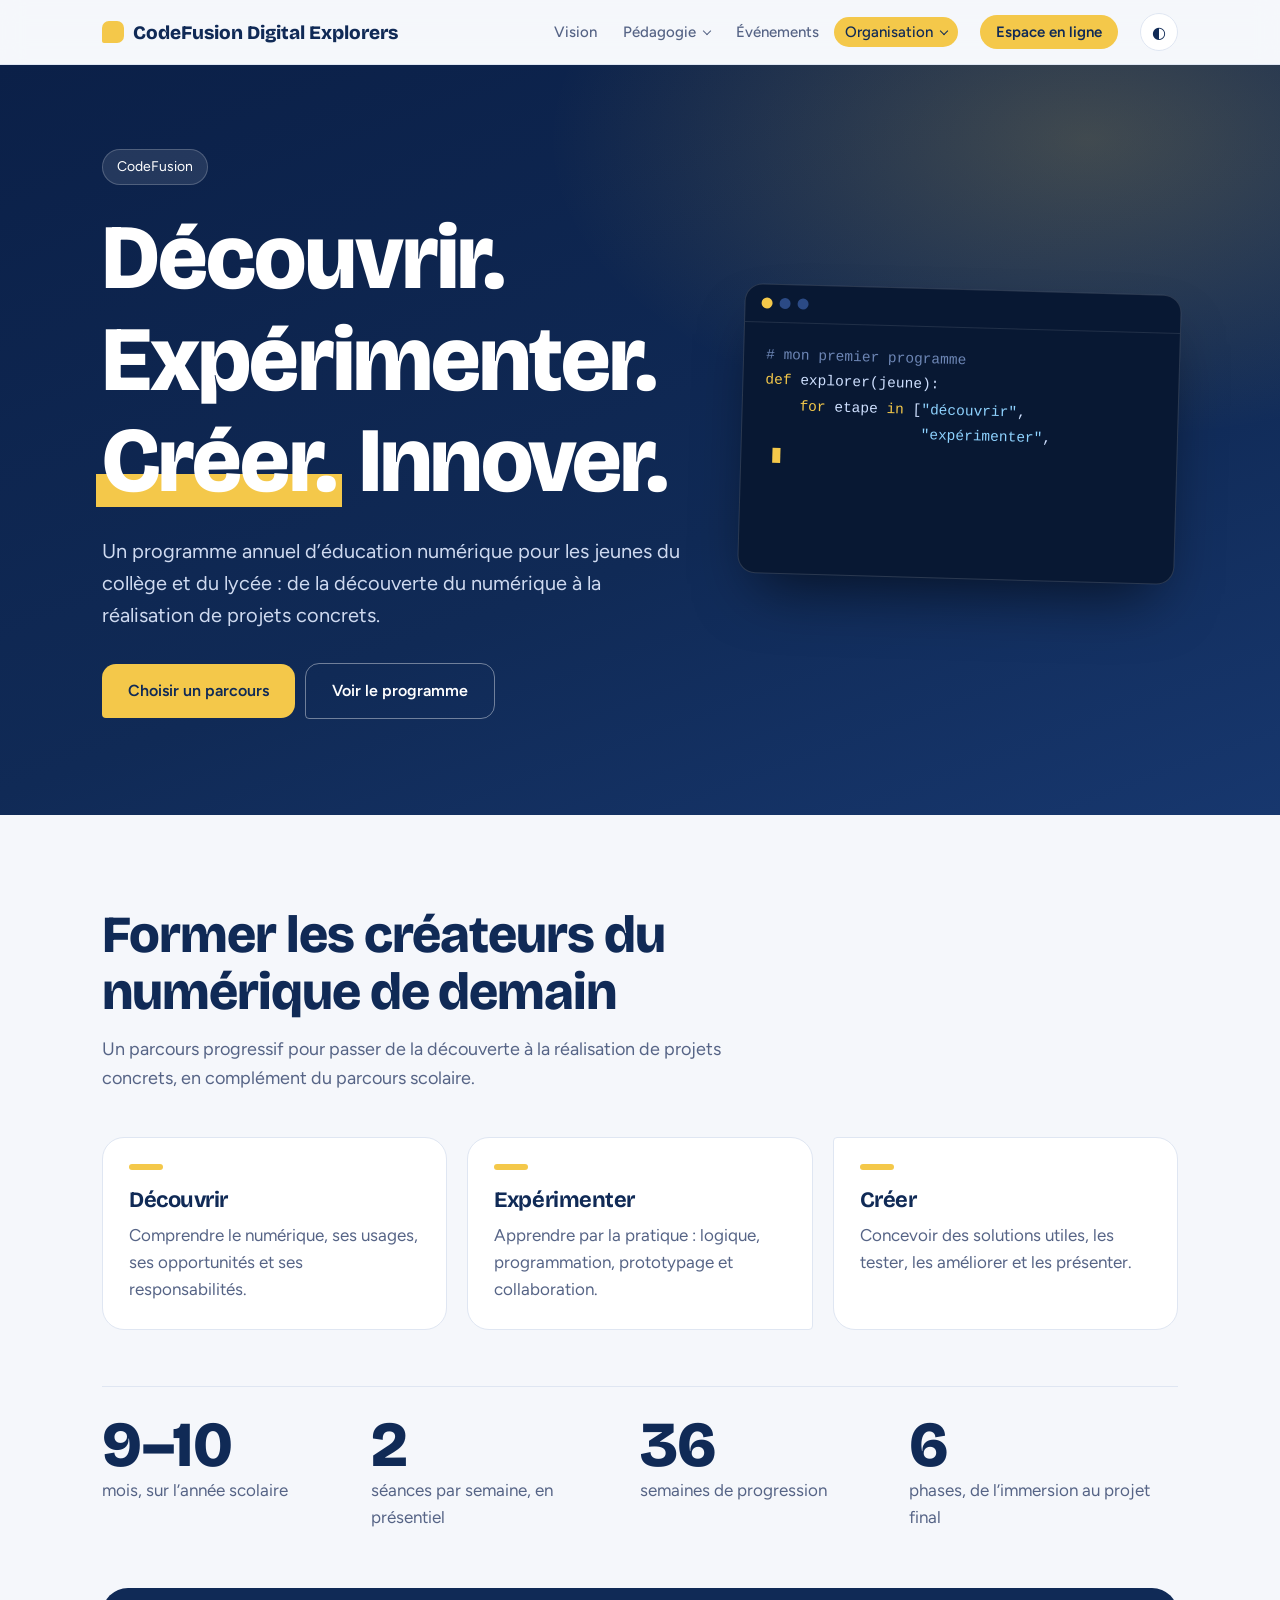
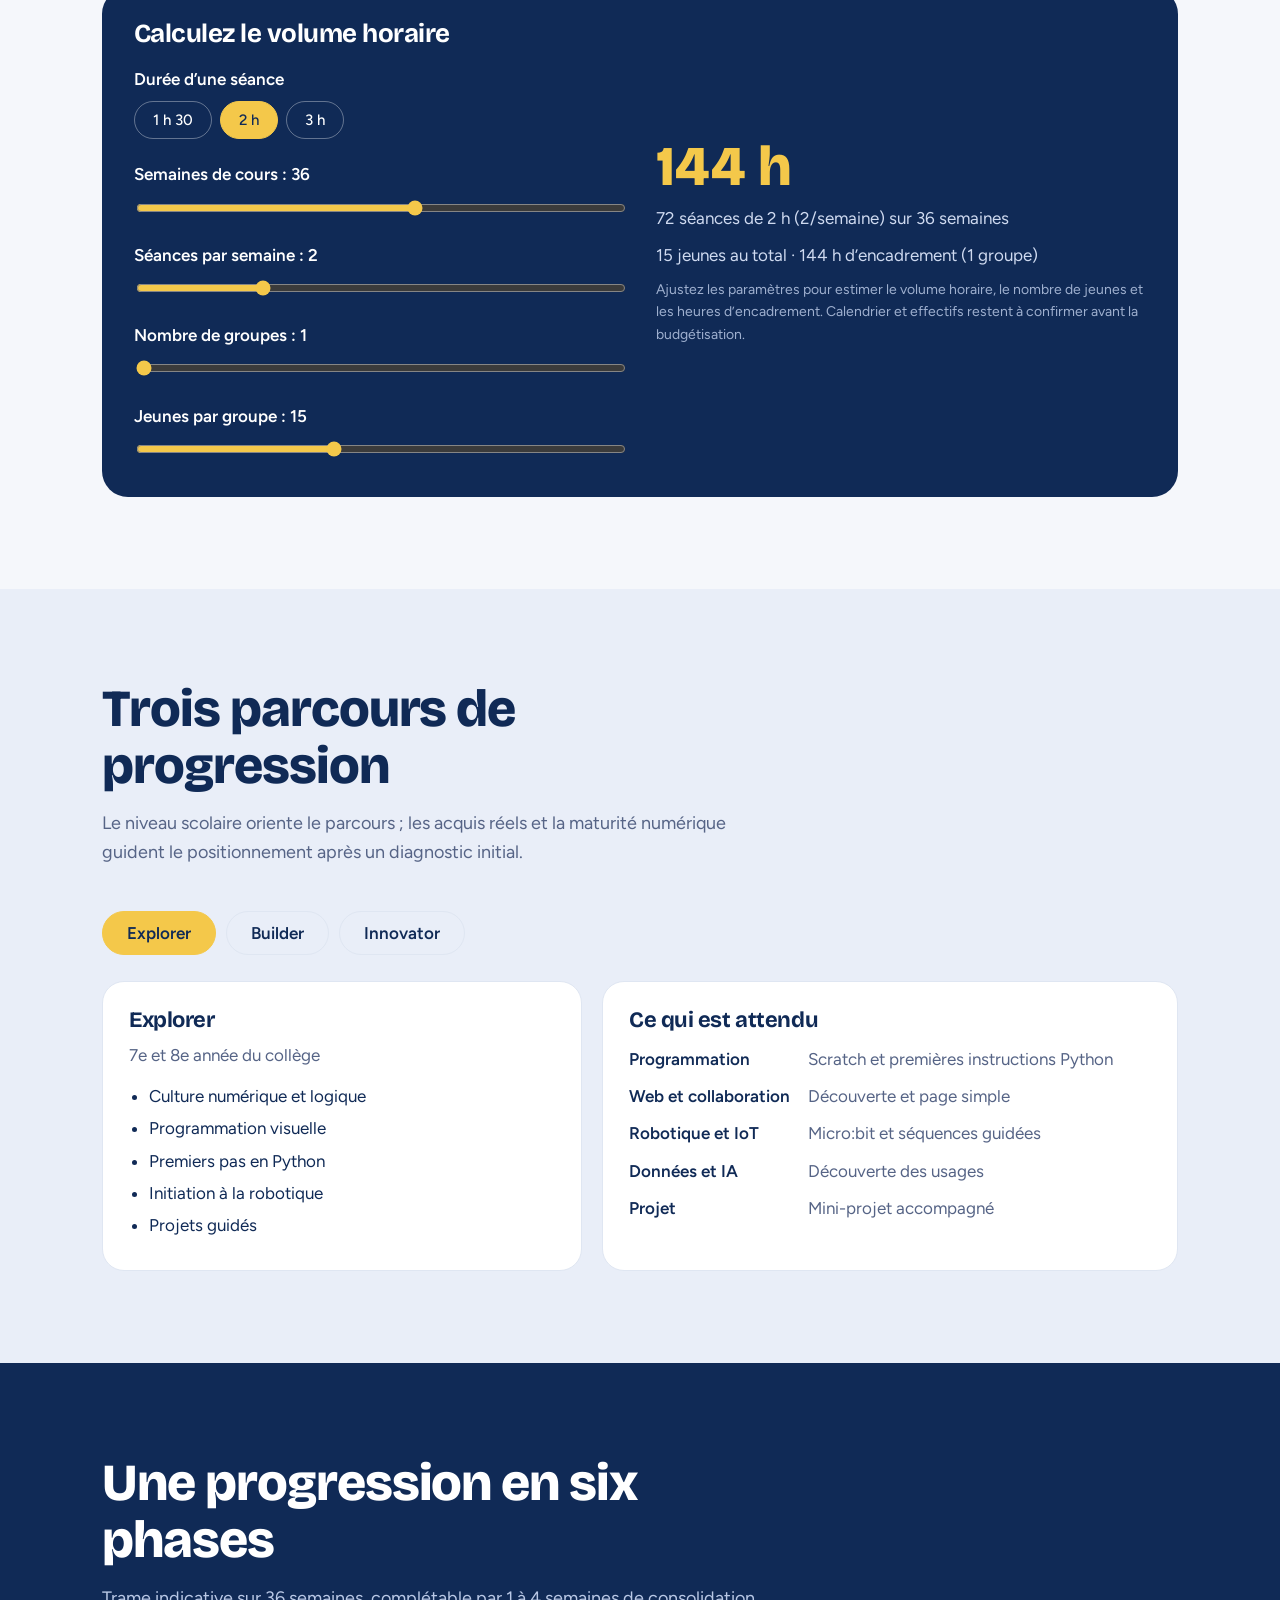
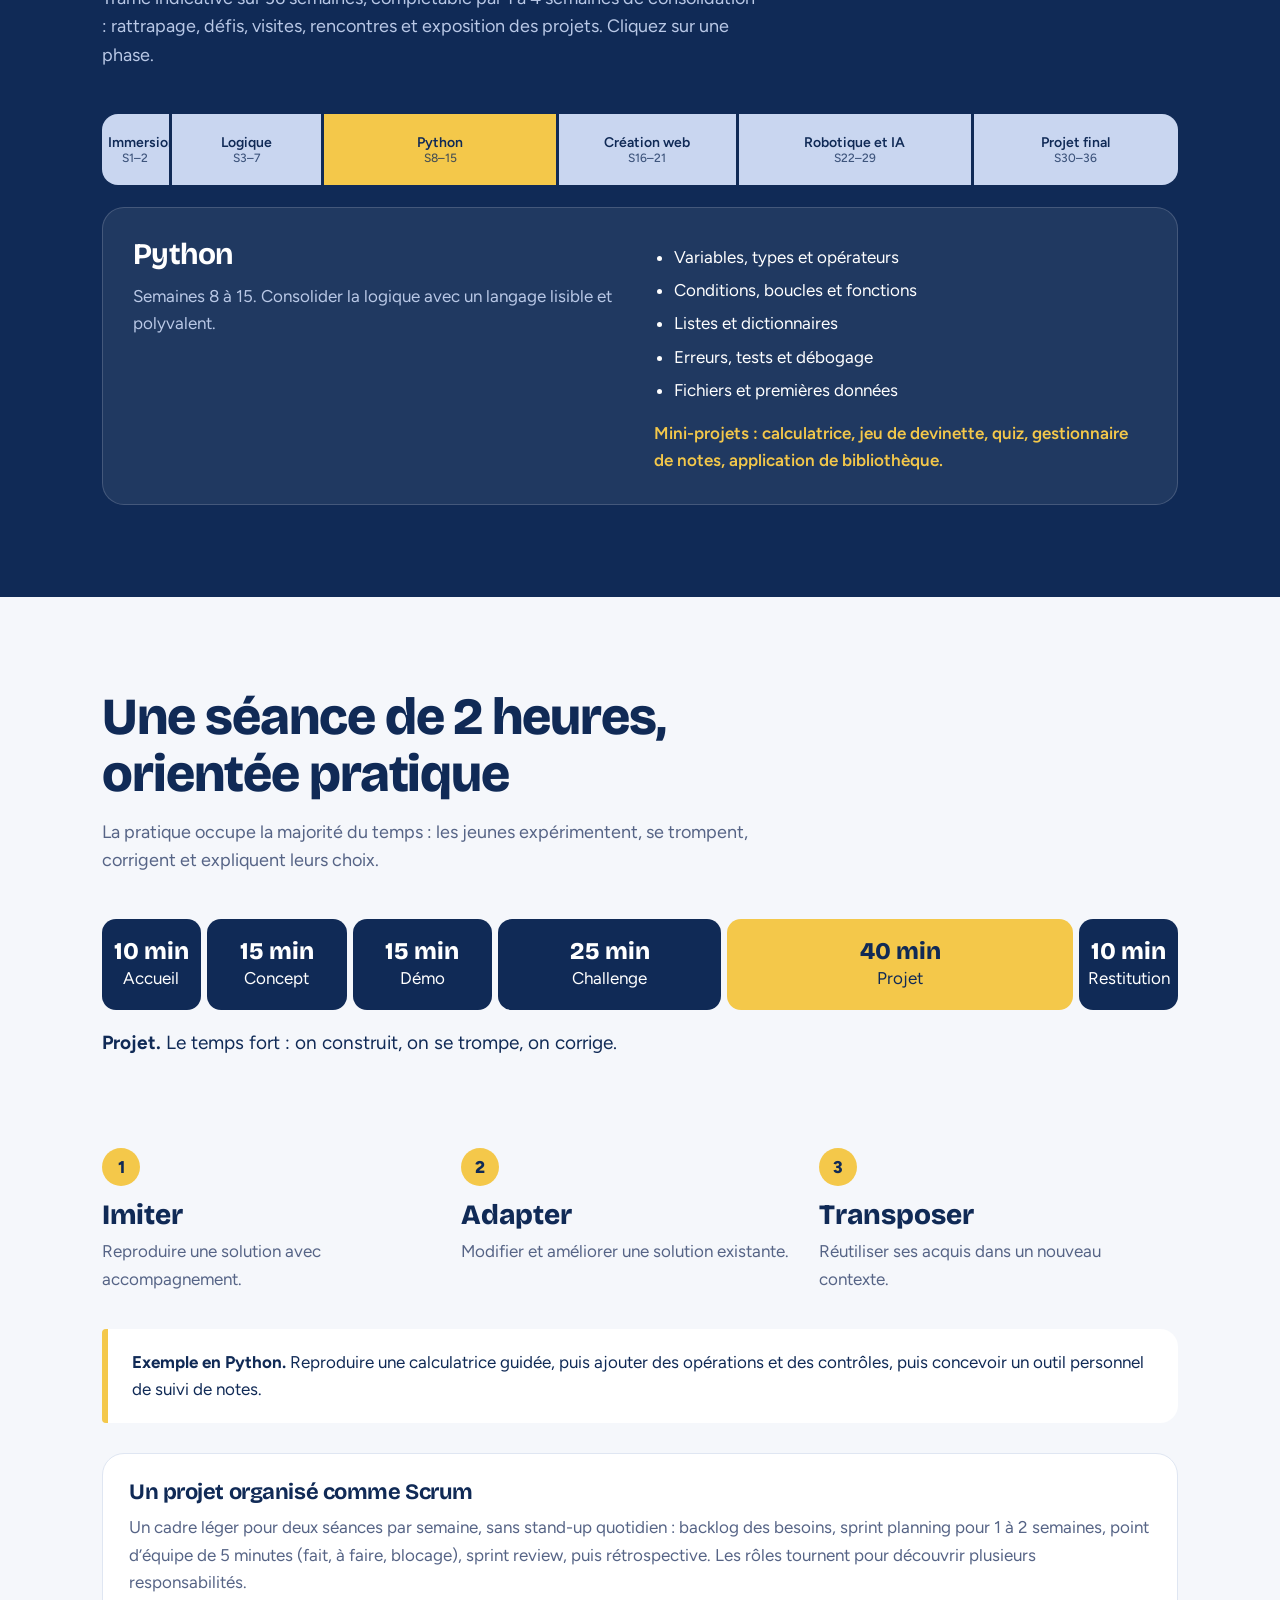
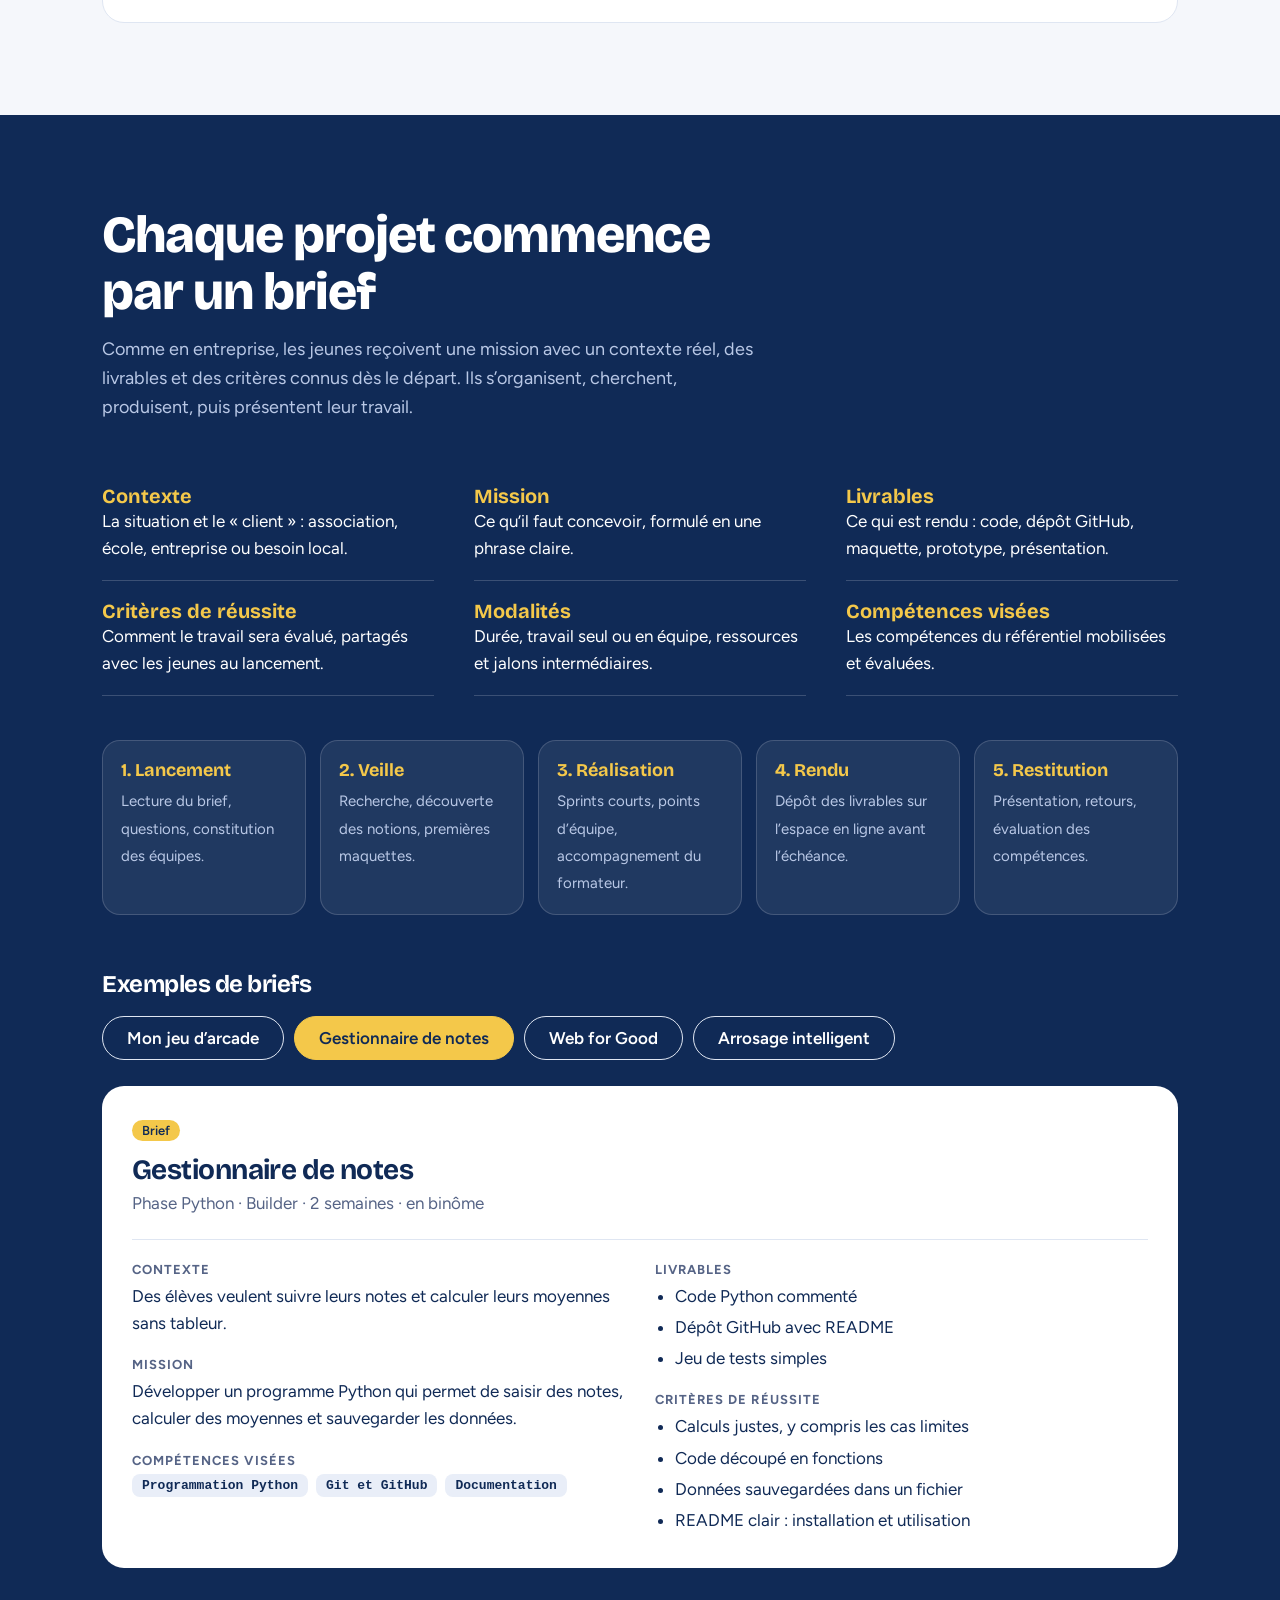
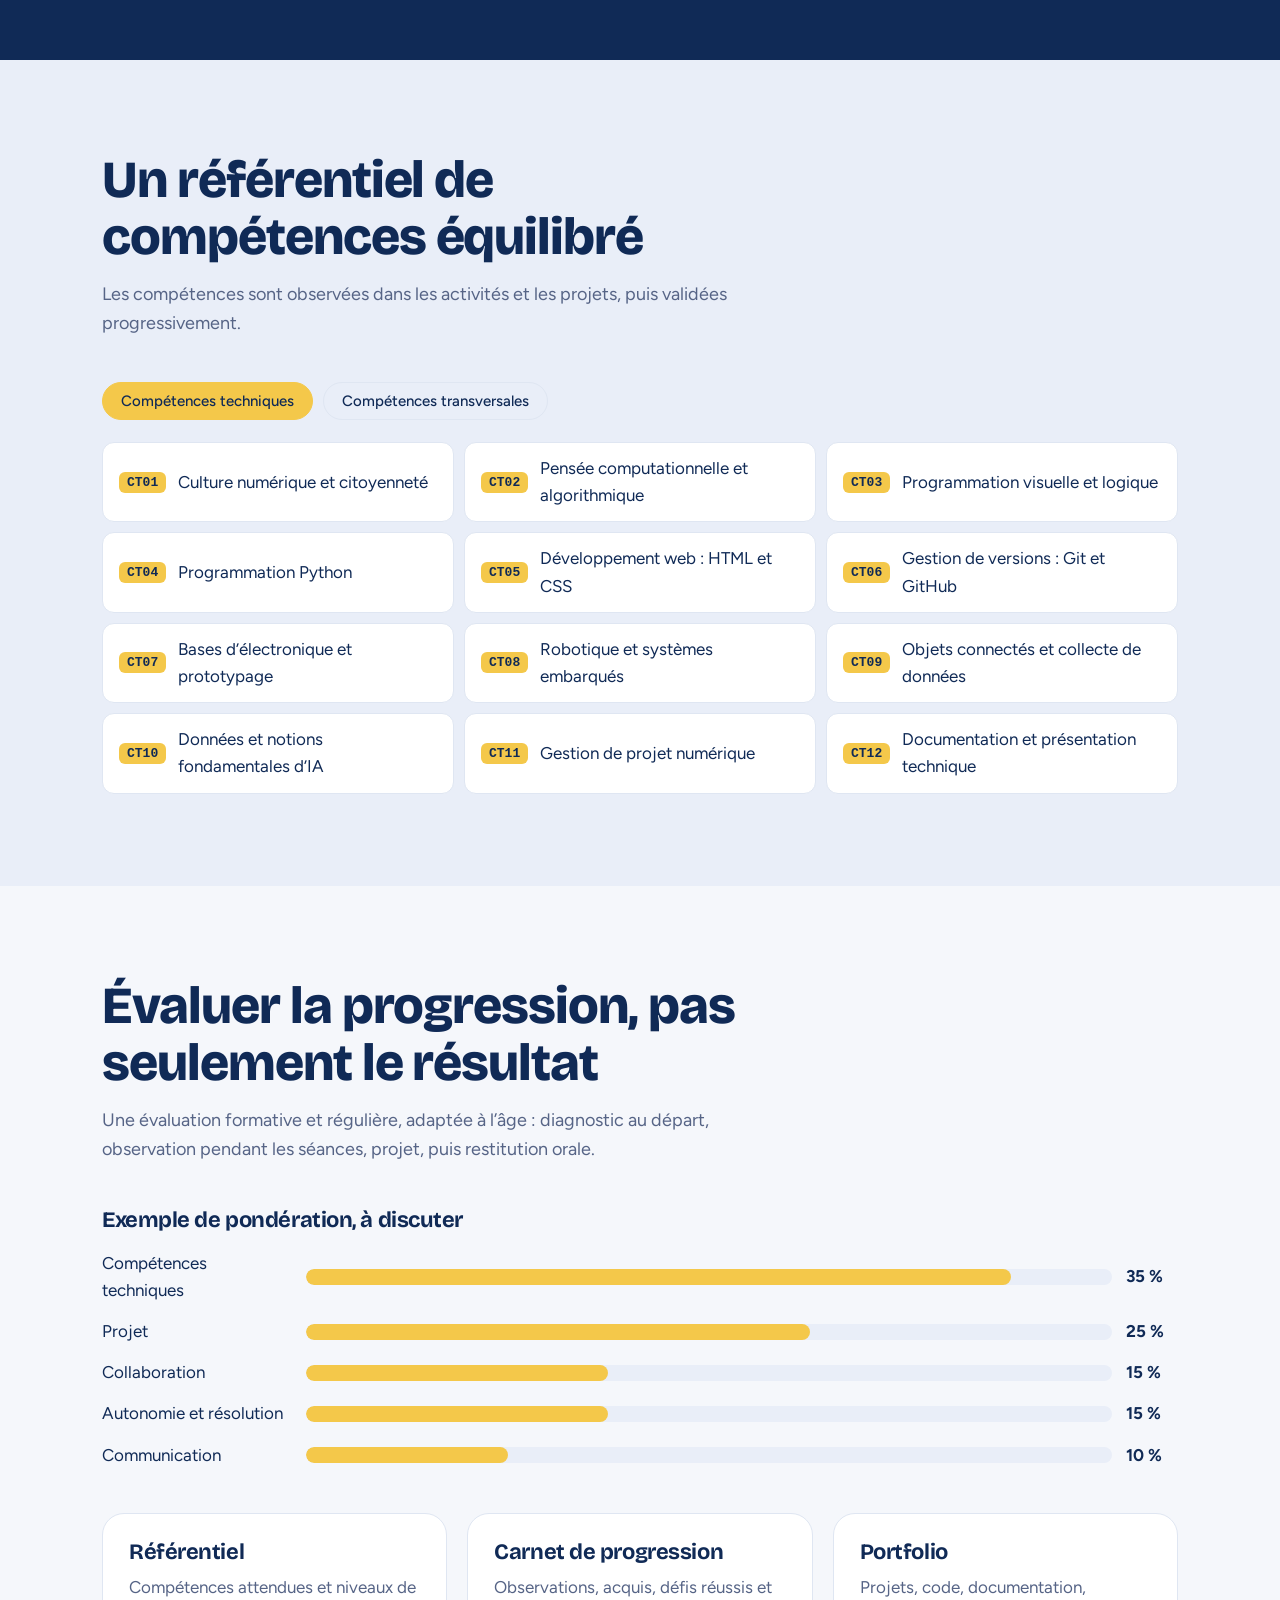
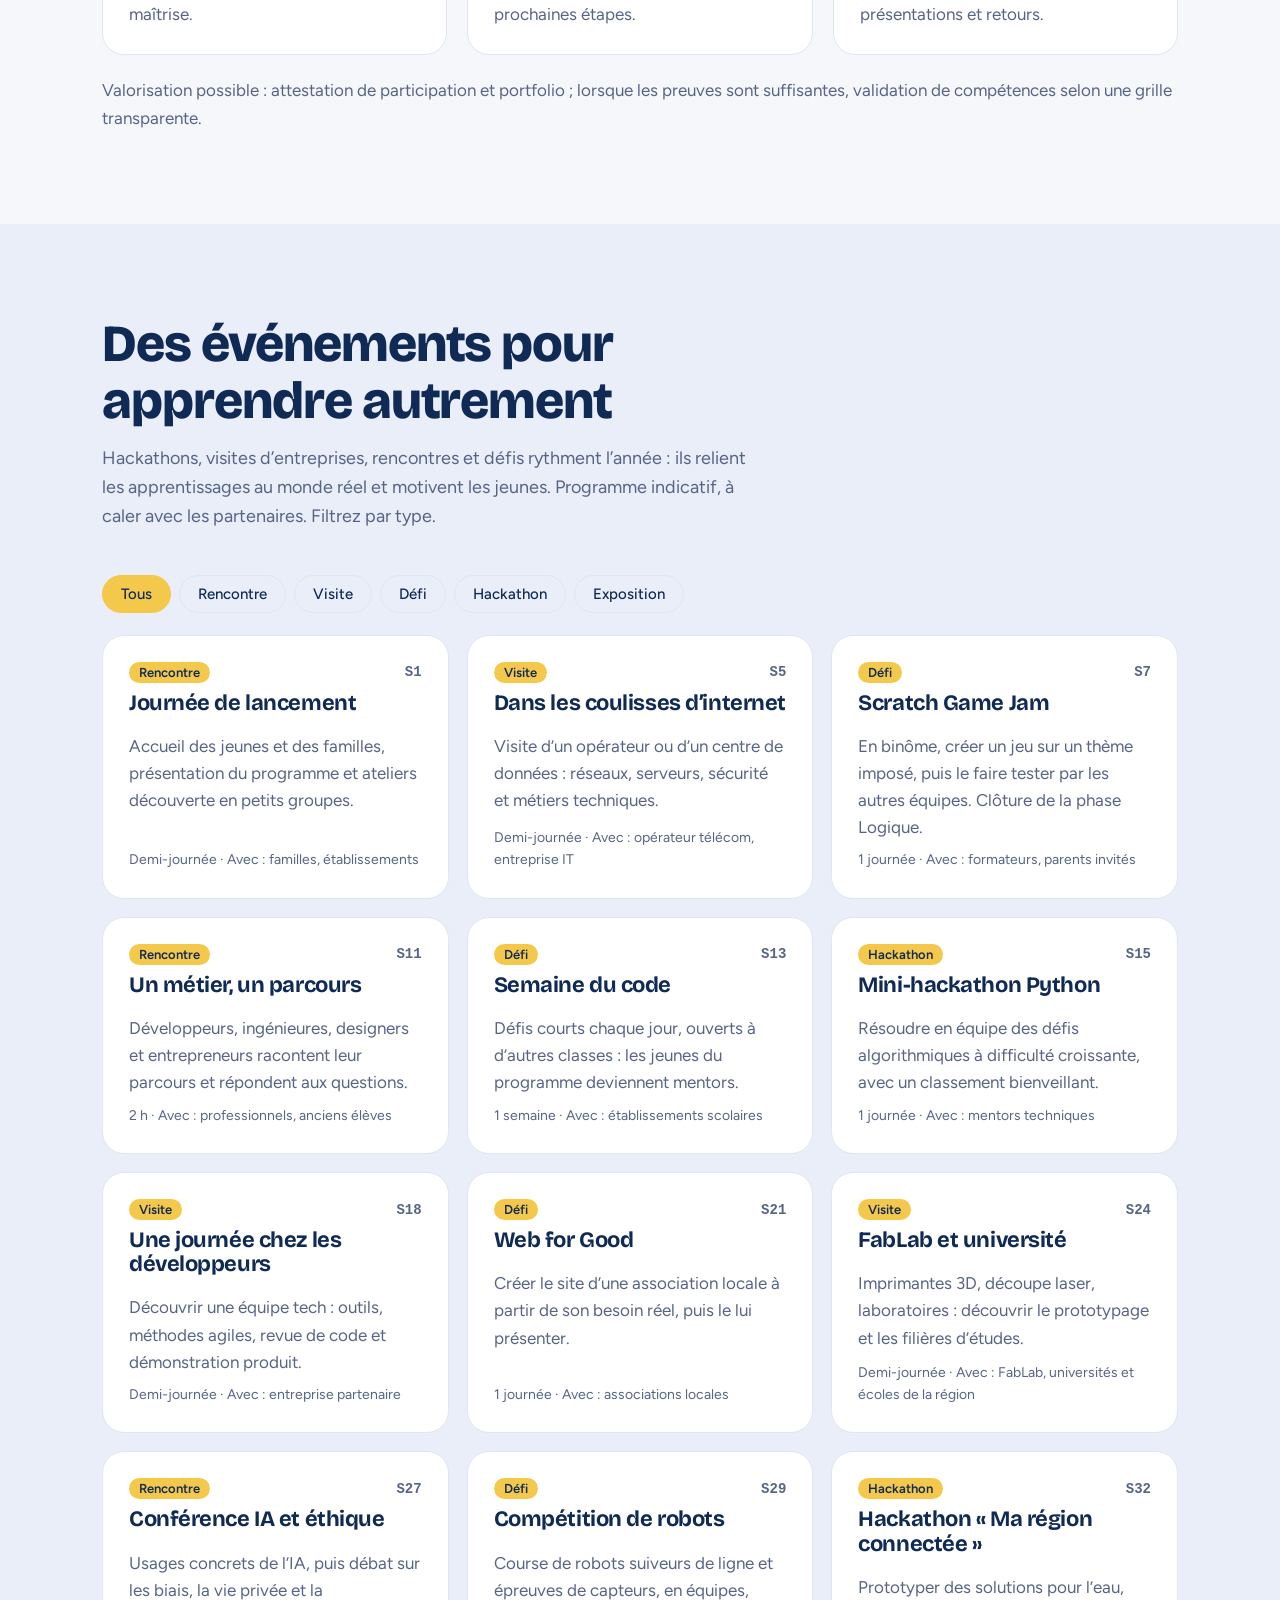
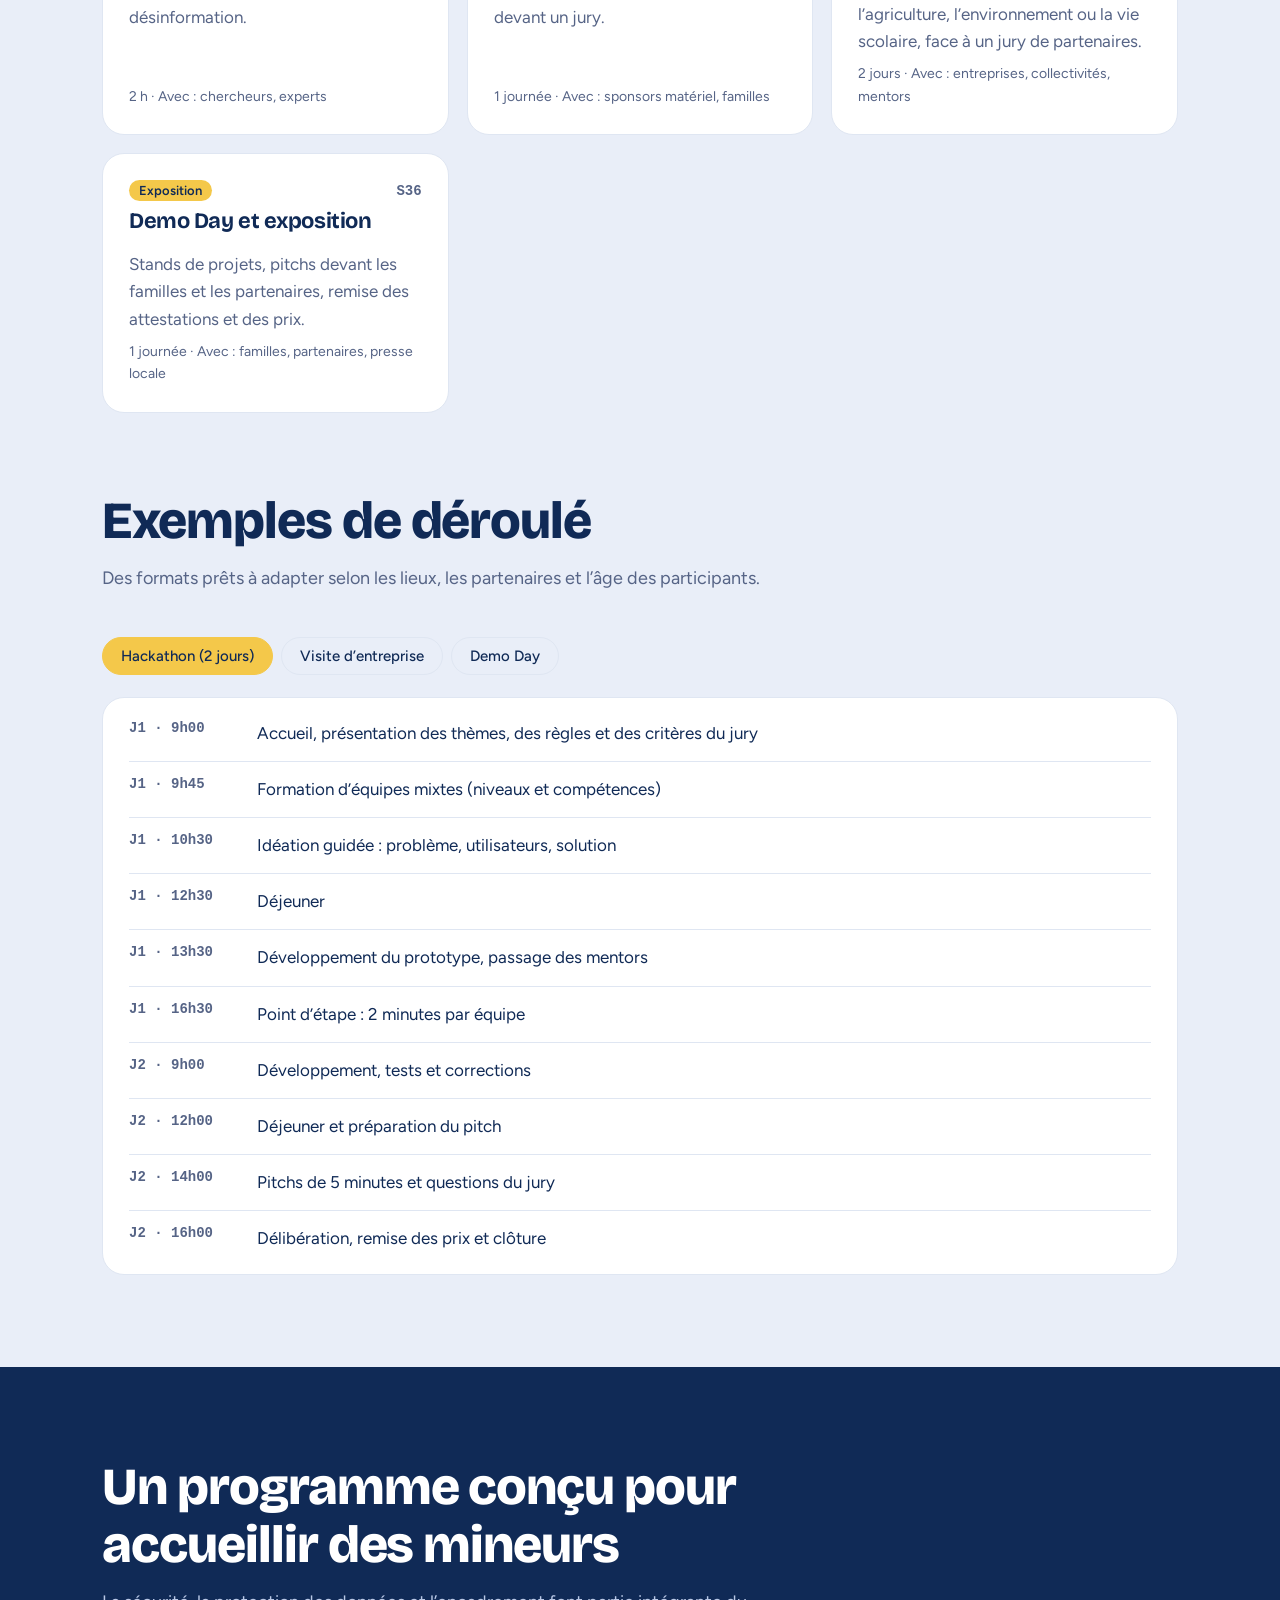
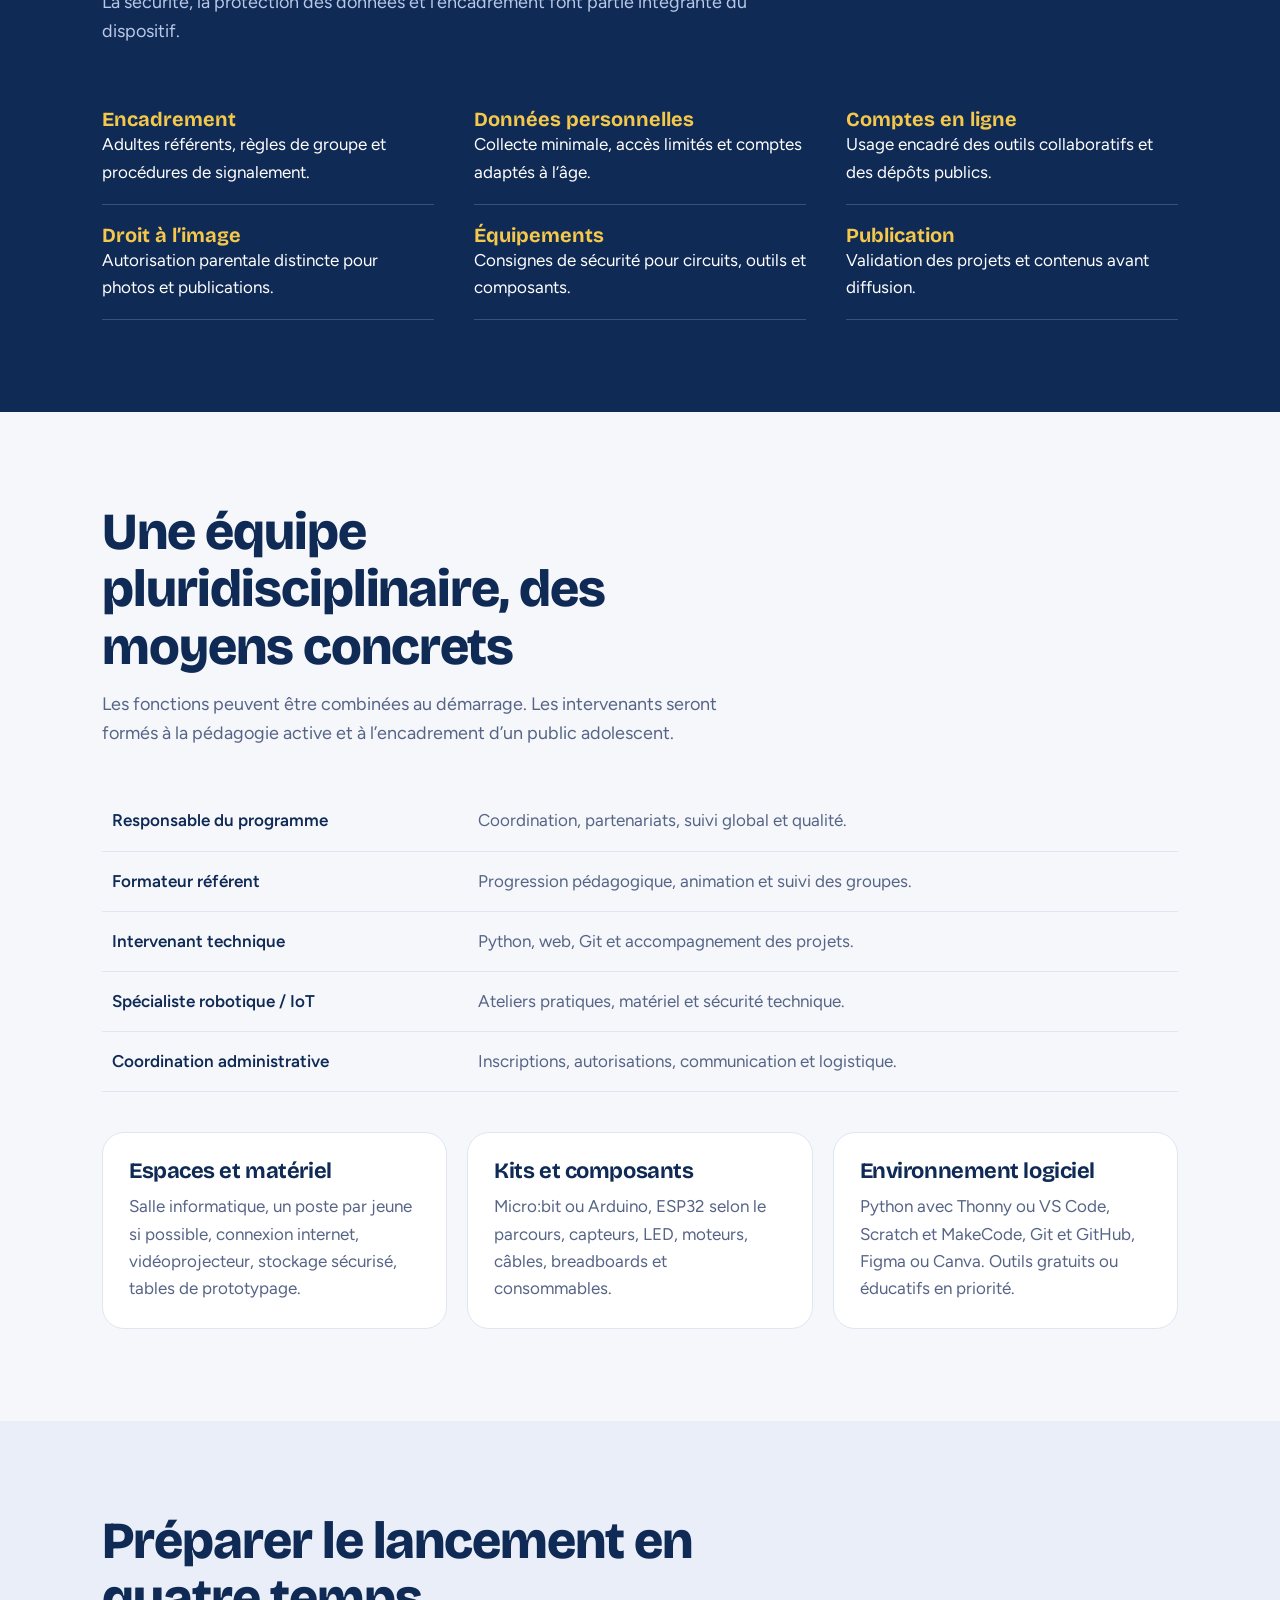
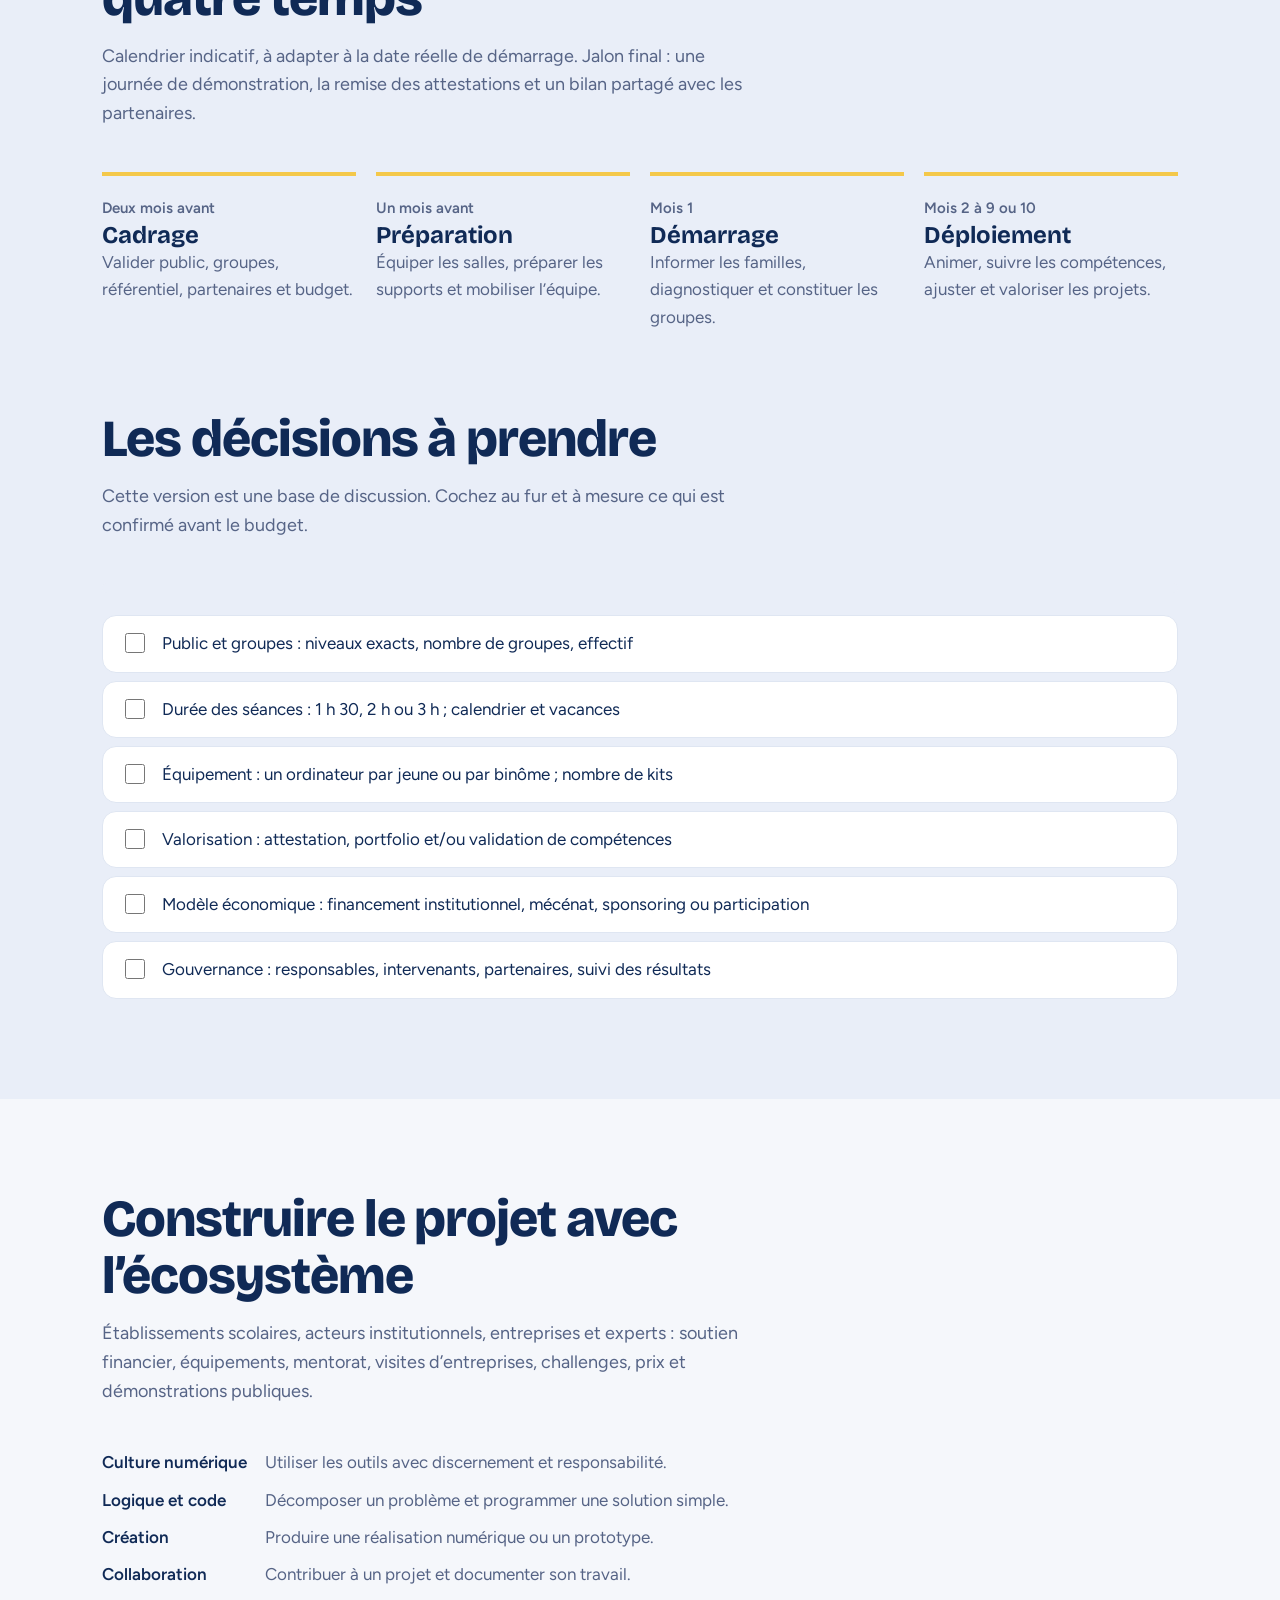
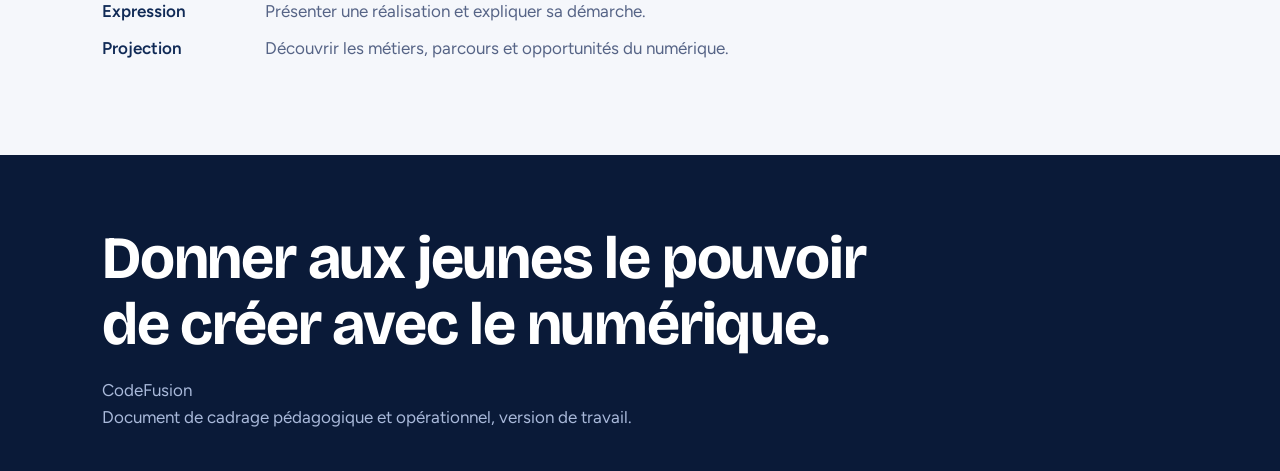
==== index.html @ 01582c3b "first commit" ====
<!DOCTYPE html>
<html lang="fr">
<head>
<meta charset="utf-8">
<meta name="viewport" content="width=device-width, initial-scale=1, viewport-fit=cover">
<title>CodeFusion Digital Explorers — Programme d’éducation numérique</title>
<link href="https://fonts.googleapis.com/css2?family=Bricolage+Grotesque:wght@500;700;800&family=Figtree:wght@400;500;600&display=swap" rel="stylesheet">
<link rel="stylesheet" href="styles.css">
</head>
<body>
<header><div class="wrap">
<a class="brand" href="#top"><i></i>CodeFusion Digital Explorers</a>
<nav aria-label="Navigation principale">
<a href="#vision">Vision</a>
<div class="dd"><button aria-expanded="false" aria-haspopup="true">Pédagogie</button><div class="menu"><a href="#parcours">Parcours</a><a href="#programme">Programme</a><a href="#seance">Séance</a><a href="#briefs">Briefs</a><a href="#competences">Compétences</a><a href="#evaluation">Évaluation</a></div></div>
<a href="#evenements">Événements</a>
<div class="dd"><button aria-expanded="false" aria-haspopup="true">Organisation</button><div class="menu"><a href="#cadre">Cadre et sécurité</a><a href="#equipe">Équipe et moyens</a><a href="#lancement">Lancement</a></div></div>
</nav>
<a class="hbtn" href="auth.html">Espace en ligne</a>
<button id="th" aria-label="Changer de thème">◐</button>
</div></header>

<main id="top">
<div class="hero"><div class="wrap">
<div>
<small>CodeFusion</small>
<h1>Découvrir. Expérimenter. <span>Créer.</span> Innover.</h1>
<p class="lead">Un programme annuel d’éducation numérique pour les jeunes du collège et du lycée : de la découverte du numérique à la réalisation de projets concrets.</p>
<a class="btn" href="#parcours">Choisir un parcours</a><a class="btn ghost" href="#programme">Voir le programme</a>
</div>
<div class="term" aria-hidden="true"><div class="bar"><b></b><b></b><b></b></div><pre id="code"></pre></div>
</div></div>

<section id="vision"><div class="wrap">
<div class="hd rv"><h2>Former les créateurs du numérique de demain</h2><p>Un parcours progressif pour passer de la découverte à la réalisation de projets concrets, en complément du parcours scolaire.</p></div>
<div class="g3 vis rv">
<div class="card"><h3>Découvrir</h3><p class="mut">Comprendre le numérique, ses usages, ses opportunités et ses responsabilités.</p></div>
<div class="card"><h3>Expérimenter</h3><p class="mut">Apprendre par la pratique : logique, programmation, prototypage et collaboration.</p></div>
<div class="card"><h3>Créer</h3><p class="mut">Concevoir des solutions utiles, les tester, les améliorer et les présenter.</p></div>
</div>
<div class="stats rv">
<div class="stat"><b id="st-m" data-n="10" data-p="9–">0</b><span>mois, sur l’année scolaire</span></div>
<div class="stat"><b id="st-s" data-n="2">0</b><span>séances par semaine, en présentiel</span></div>
<div class="stat"><b id="st-w" data-n="36">0</b><span>semaines de progression</span></div>
<div class="stat"><b data-n="6">0</b><span>phases, de l’immersion au projet final</span></div>
</div>
<div class="calc rv">
<div><h3 style="font-size:26px;margin-bottom:18px">Calculez le volume horaire</h3>
<label>Durée d’une séance</label><div class="seg" id="dur"><button data-v="1.5">1 h 30</button><button data-v="2" class="on">2 h</button><button data-v="3">3 h</button></div>
<label for="wk">Semaines de cours : <span id="wkv">36</span></label><input type="range" id="wk" min="20" max="48" value="36">
<label for="spw">Séances par semaine : <span id="spwv">2</span></label><input type="range" id="spw" min="1" max="5" value="2">
<label for="grp">Nombre de groupes : <span id="grpv">1</span></label><input type="range" id="grp" min="1" max="10" value="1">
<label for="jpg">Jeunes par groupe : <span id="jpgv">15</span></label><input type="range" id="jpg" min="5" max="30" value="15"></div>
<div><output id="hrs">144 h</output><p id="ses" style="margin-top:10px;color:#cfdaf0"></p><p id="tot" style="margin-top:10px;color:#cfdaf0"></p><p style="margin-top:10px;font-size:14px;color:#9fb0cf">Ajustez les paramètres pour estimer le volume horaire, le nombre de jeunes et les heures d’encadrement. Calendrier et effectifs restent à confirmer avant la budgétisation.</p></div>
</div>
</div></section>

<section id="parcours" class="alt"><div class="wrap">
<div class="hd rv"><h2>Trois parcours de progression</h2><p>Le niveau scolaire oriente le parcours ; les acquis réels et la maturité numérique guident le positionnement après un diagnostic initial.</p></div>
<div class="tabs" id="tabs" role="tablist"></div>
<div class="pane" id="pane"></div>
</div></section>

<section id="programme" class="dk"><div class="wrap">
<div class="hd rv"><h2>Une progression en six phases</h2><p>Trame indicative sur 36 semaines, complétable par 1 à 4 semaines de consolidation : rattrapage, défis, visites, rencontres et exposition des projets. Cliquez sur une phase.</p></div>
<div class="tl" id="tl" role="tablist"></div>
<div class="ph" id="ph" aria-live="polite"></div>
</div></section>

<section id="seance"><div class="wrap">
<div class="hd rv"><h2>Une séance de 2 heures, orientée pratique</h2><p>La pratique occupe la majorité du temps : les jeunes expérimentent, se trompent, corrigent et expliquent leurs choix.</p></div>
<div class="sess" id="sess"></div>
<p class="sinfo" id="sinfo"></p>
<div class="three rv" style="margin-top:54px"><div><span class="n">1</span><b>Imiter</b><p class="mut">Reproduire une solution avec accompagnement.</p></div><div><span class="n">2</span><b>Adapter</b><p class="mut">Modifier et améliorer une solution existante.</p></div><div><span class="n">3</span><b>Transposer</b><p class="mut">Réutiliser ses acquis dans un nouveau contexte.</p></div></div>
<div class="ex rv"><b>Exemple en Python.</b> Reproduire une calculatrice guidée, puis ajouter des opérations et des contrôles, puis concevoir un outil personnel de suivi de notes.</div>
<div class="card rv" style="margin-top:30px"><h3>Un projet organisé comme Scrum</h3><p class="mut">Un cadre léger pour deux séances par semaine, sans stand-up quotidien : backlog des besoins, sprint planning pour 1 à 2 semaines, point d’équipe de 5 minutes (fait, à faire, blocage), sprint review, puis rétrospective. Les rôles tournent pour découvrir plusieurs responsabilités.</p></div>
</div></section>

<section id="briefs" class="dk"><div class="wrap">
<div class="hd rv"><h2>Chaque projet commence par un brief</h2><p>Comme en entreprise, les jeunes reçoivent une mission avec un contexte réel, des livrables et des critères connus dès le départ. Ils s’organisent, cherchent, produisent, puis présentent leur travail.</p></div>
<div class="safe rv">
<div><b>Contexte</b>La situation et le « client » : association, école, entreprise ou besoin local.</div>
<div><b>Mission</b>Ce qu’il faut concevoir, formulé en une phrase claire.</div>
<div><b>Livrables</b>Ce qui est rendu : code, dépôt GitHub, maquette, prototype, présentation.</div>
<div><b>Critères de réussite</b>Comment le travail sera évalué, partagés avec les jeunes au lancement.</div>
<div><b>Modalités</b>Durée, travail seul ou en équipe, ressources et jalons intermédiaires.</div>
<div><b>Compétences visées</b>Les compétences du référentiel mobilisées et évaluées.</div>
</div>
<div class="cyc rv">
<div><b>1. Lancement</b><small>Lecture du brief, questions, constitution des équipes.</small></div>
<div><b>2. Veille</b><small>Recherche, découverte des notions, premières maquettes.</small></div>
<div><b>3. Réalisation</b><small>Sprints courts, points d’équipe, accompagnement du formateur.</small></div>
<div><b>4. Rendu</b><small>Dépôt des livrables sur l’espace en ligne avant l’échéance.</small></div>
<div><b>5. Restitution</b><small>Présentation, retours, évaluation des compétences.</small></div>
</div>
<h3 style="font-size:24px;margin-bottom:18px">Exemples de briefs</h3>
<div class="tabs" id="bt" role="tablist"></div>
<div id="bf" aria-live="polite"></div>
</div></section>

<section id="competences" class="alt"><div class="wrap">
<div class="hd rv"><h2>Un référentiel de compétences équilibré</h2><p>Les compétences sont observées dans les activités et les projets, puis validées progressivement.</p></div>
<div class="chips"><button class="chip on" data-k="CT">Compétences techniques</button><button class="chip" data-k="CS">Compétences transversales</button></div>
<div class="cl" id="cl"></div>
</div></section>

<section id="evaluation"><div class="wrap">
<div class="hd rv"><h2>Évaluer la progression, pas seulement le résultat</h2><p>Une évaluation formative et régulière, adaptée à l’âge : diagnostic au départ, observation pendant les séances, projet, puis restitution orale.</p></div>
<h3 style="font-size:22px;margin-bottom:18px">Exemple de pondération, à discuter</h3>
<div class="bars" id="bars"></div>
<div class="g3 rv" style="margin-top:44px">
<div class="card"><h3>Référentiel</h3><p class="mut">Compétences attendues et niveaux de maîtrise.</p></div>
<div class="card"><h3>Carnet de progression</h3><p class="mut">Observations, acquis, défis réussis et prochaines étapes.</p></div>
<div class="card"><h3>Portfolio</h3><p class="mut">Projets, code, documentation, présentations et retours.</p></div>
</div>
<p class="mut rv" style="margin-top:22px">Valorisation possible : attestation de participation et portfolio ; lorsque les preuves sont suffisantes, validation de compétences selon une grille transparente.</p>
</div></section>

<section id="evenements" class="alt"><div class="wrap">
<div class="hd rv"><h2>Des événements pour apprendre autrement</h2><p>Hackathons, visites d’entreprises, rencontres et défis rythment l’année : ils relient les apprentissages au monde réel et motivent les jeunes. Programme indicatif, à caler avec les partenaires. Filtrez par type.</p></div>
<div class="seg" id="evf"></div>
<div class="ev" id="ev"></div>
<div class="hd rv" style="margin-top:80px"><h2>Exemples de déroulé</h2><p>Des formats prêts à adapter selon les lieux, les partenaires et l’âge des participants.</p></div>
<div class="seg" id="agf"></div>
<div class="card ag" id="ag"></div>
</div></section>

<section id="cadre" class="dk"><div class="wrap">
<div class="hd rv"><h2>Un programme conçu pour accueillir des mineurs</h2><p>La sécurité, la protection des données et l’encadrement font partie intégrante du dispositif.</p></div>
<div class="safe rv">
<div><b>Encadrement</b>Adultes référents, règles de groupe et procédures de signalement.</div>
<div><b>Données personnelles</b>Collecte minimale, accès limités et comptes adaptés à l’âge.</div>
<div><b>Comptes en ligne</b>Usage encadré des outils collaboratifs et des dépôts publics.</div>
<div><b>Droit à l’image</b>Autorisation parentale distincte pour photos et publications.</div>
<div><b>Équipements</b>Consignes de sécurité pour circuits, outils et composants.</div>
<div><b>Publication</b>Validation des projets et contenus avant diffusion.</div>
</div>
</div></section>

<section id="equipe"><div class="wrap">
<div class="hd rv"><h2>Une équipe pluridisciplinaire, des moyens concrets</h2><p>Les fonctions peuvent être combinées au démarrage. Les intervenants seront formés à la pédagogie active et à l’encadrement d’un public adolescent.</p></div>
<table class="team rv"><tbody>
<tr><td>Responsable du programme</td><td class="mut">Coordination, partenariats, suivi global et qualité.</td></tr>
<tr><td>Formateur référent</td><td class="mut">Progression pédagogique, animation et suivi des groupes.</td></tr>
<tr><td>Intervenant technique</td><td class="mut">Python, web, Git et accompagnement des projets.</td></tr>
<tr><td>Spécialiste robotique / IoT</td><td class="mut">Ateliers pratiques, matériel et sécurité technique.</td></tr>
<tr><td>Coordination administrative</td><td class="mut">Inscriptions, autorisations, communication et logistique.</td></tr>
</tbody></table>
<div class="g3 rv" style="margin-top:40px">
<div class="card"><h3>Espaces et matériel</h3><p class="mut">Salle informatique, un poste par jeune si possible, connexion internet, vidéoprojecteur, stockage sécurisé, tables de prototypage.</p></div>
<div class="card"><h3>Kits et composants</h3><p class="mut">Micro:bit ou Arduino, ESP32 selon le parcours, capteurs, LED, moteurs, câbles, breadboards et consommables.</p></div>
<div class="card"><h3>Environnement logiciel</h3><p class="mut">Python avec Thonny ou VS Code, Scratch et MakeCode, Git et GitHub, Figma ou Canva. Outils gratuits ou éducatifs en priorité.</p></div>
</div>
</div></section>

<section id="lancement" class="alt"><div class="wrap">
<div class="hd rv"><h2>Préparer le lancement en quatre temps</h2><p>Calendrier indicatif, à adapter à la date réelle de démarrage. Jalon final : une journée de démonstration, la remise des attestations et un bilan partagé avec les partenaires.</p></div>
<div class="steps rv">
<div><span>Deux mois avant</span><b>Cadrage</b><p class="mut">Valider public, groupes, référentiel, partenaires et budget.</p></div>
<div><span>Un mois avant</span><b>Préparation</b><p class="mut">Équiper les salles, préparer les supports et mobiliser l’équipe.</p></div>
<div><span>Mois 1</span><b>Démarrage</b><p class="mut">Informer les familles, diagnostiquer et constituer les groupes.</p></div>
<div><span>Mois 2 à 9 ou 10</span><b>Déploiement</b><p class="mut">Animer, suivre les compétences, ajuster et valoriser les projets.</p></div>
</div>
<div class="hd rv" style="margin-top:80px"><h2>Les décisions à prendre</h2><p>Cette version est une base de discussion. Cochez au fur et à mesure ce qui est confirmé avant le budget.</p></div>
<div class="prog"><i id="pg"></i></div>
<div class="ok"><ul id="ok"></ul></div>
</div></section>

<section><div class="wrap">
<div class="hd rv"><h2>Construire le projet avec l’écosystème</h2><p>Établissements scolaires, acteurs institutionnels, entreprises et experts : soutien financier, équipements, mentorat, visites d’entreprises, challenges, prix et démonstrations publiques.</p></div>
<div class="dl rv"><dt>Culture numérique</dt><dd>Utiliser les outils avec discernement et responsabilité.</dd><dt>Logique et code</dt><dd>Décomposer un problème et programmer une solution simple.</dd><dt>Création</dt><dd>Produire une réalisation numérique ou un prototype.</dd><dt>Collaboration</dt><dd>Contribuer à un projet et documenter son travail.</dd><dt>Expression</dt><dd>Présenter une réalisation et expliquer sa démarche.</dd><dt>Projection</dt><dd>Découvrir les métiers, parcours et opportunités du numérique.</dd></dl>
</div></section>
</main>

<footer><div class="wrap">
<h2>Donner aux jeunes le pouvoir de créer avec le numérique.</h2>
<p>CodeFusion<br>Document de cadrage pédagogique et opérationnel, version de travail.</p>
</div></footer>

<script src="script.js"></script>
</body>
</html>
---- styles.css ----
:root{--blue:#102A56;--blue2:#1d4486;--yel:#F4C84A;--bg:#F5F7FB;--ink:#102A56;--mut:#566486;--card:#fff;--line:#dfe6f2;--soft:#e9eef8;--hd:rgba(245,247,251,.88);
box-sizing:border-box;padding-top:env(safe-area-inset-top,0px);padding-bottom:env(safe-area-inset-bottom,0px)}
:root[data-theme="dark"]{--bg:#0a1a38;--ink:#edf1fa;--mut:#9fb0cf;--card:#112650;--line:#22407a;--soft:#16305f;--hd:rgba(10,26,56,.88)}
*,*::before,*::after{box-sizing:border-box}
html{scroll-behavior:smooth;scroll-padding-top:calc(76px + env(safe-area-inset-top,0px))}
body{margin:0;background:var(--bg);color:var(--ink);font:400 17px/1.6 Figtree,system-ui,sans-serif}
body::before{content:"";position:fixed;inset:0 0 auto;height:env(safe-area-inset-top,0px);background:var(--hd);backdrop-filter:blur(12px);z-index:30}
h1,h2,h3{font-family:"Bricolage Grotesque",Figtree,system-ui,sans-serif;line-height:1.1;margin:0;letter-spacing:-.02em}
p{margin:0}
a{color:inherit}
:focus-visible{outline:3px solid var(--yel);outline-offset:3px}
.wrap{max-width:1120px;margin:auto;padding:0 22px}
header{position:sticky;top:env(safe-area-inset-top,0px);z-index:20;background:var(--hd);backdrop-filter:blur(12px);border-bottom:1px solid var(--line)}
header .wrap{display:flex;align-items:center;gap:22px;height:64px}
.brand{font:800 19px "Bricolage Grotesque",sans-serif;text-decoration:none;display:flex;align-items:center;gap:9px}
.brand i{width:22px;height:22px;background:var(--yel);border-radius:7px 7px 7px 2px;display:block}
nav{display:flex;gap:4px;margin-left:auto;align-items:center}
nav a{text-decoration:none;font-size:15px;font-weight:500;padding:6px 11px;border-radius:99px;color:var(--mut);white-space:nowrap}
nav a:hover,nav a.on{background:var(--yel);color:#102A56}
.dd{position:relative}
.dd>button{font:500 15px Figtree,sans-serif;border:0;background:none;padding:6px 11px;border-radius:99px;color:var(--mut);cursor:pointer;white-space:nowrap}
.dd>button::after{content:"";display:inline-block;width:6px;height:6px;border:solid currentColor;border-width:0 1.5px 1.5px 0;transform:rotate(45deg);margin:0 0 3px 8px;transition:transform .2s}
.dd>button:hover,.dd.on>button,.dd.open>button{background:var(--yel);color:#102A56}
.dd.open>button::after{transform:rotate(-135deg);margin-bottom:-1px}
.menu{position:absolute;top:calc(100% + 8px);left:0;min-width:200px;background:var(--card);border:1px solid var(--line);border-radius:14px;padding:6px;box-shadow:0 18px 40px -16px rgba(16,42,86,.35);display:none;flex-direction:column;gap:2px;z-index:40}
.menu::before{content:"";position:absolute;left:0;right:0;top:-10px;height:10px}
.dd:hover .menu,.dd.open .menu{display:flex}
.menu a{border-radius:10px;padding:8px 12px;color:var(--ink)}
#th{border:1px solid var(--line);background:var(--card);color:var(--ink);width:38px;height:38px;border-radius:50%;cursor:pointer;font-size:16px}
@media(max-width:860px){nav{display:none}header .wrap{justify-content:space-between}}
.hbtn{text-decoration:none;font:600 15px Figtree,sans-serif;background:var(--yel);color:#102A56;padding:8px 16px;border-radius:99px;white-space:nowrap}
@media(max-width:860px){.hbtn{margin-left:auto}}
.hero{background:radial-gradient(900px 500px at 85% 10%,rgba(244,200,74,.22),transparent 60%),linear-gradient(160deg,#0b2048,#102A56 60%,#17376e);color:#fff;padding:84px 0 96px;overflow:hidden}
.hero .wrap{display:grid;grid-template-columns:1.15fr .85fr;gap:48px;align-items:center}
@media(max-width:860px){.hero .wrap{grid-template-columns:1fr}.hero{padding:56px 0 64px}}
.hero small{display:inline-block;background:rgba(255,255,255,.1);border:1px solid rgba(255,255,255,.2);padding:6px 14px;border-radius:99px;font-size:14px;margin-bottom:22px}
.hero h1{font-size:clamp(44px,7.2vw,92px);font-weight:800}
.hero h1 span{background:linear-gradient(transparent 62%,var(--yel) 62% 92%,transparent 92%);padding:0 6px;margin-left:-6px;color:#fff}
.hero p.lead{font-size:20px;max-width:34em;margin:24px 0 32px;color:#cfdaf0}
.btn{display:inline-block;background:var(--yel);color:#102A56;font-weight:600;text-decoration:none;padding:14px 26px;border-radius:14px 14px 14px 4px;border:0;cursor:pointer;font-size:16px;font-family:inherit;transition:transform .2s}
.btn:hover{transform:translateY(-2px)}
.btn.ghost{background:transparent;color:#fff;border:1.5px solid rgba(255,255,255,.4);margin-left:10px}
.term{background:#081833;border:1px solid rgba(255,255,255,.14);border-radius:18px;box-shadow:0 30px 60px -20px rgba(0,0,0,.6);transform:rotate(1.6deg)}
.term .bar{display:flex;gap:7px;padding:13px 16px;border-bottom:1px solid rgba(255,255,255,.1)}
.term .bar b{width:11px;height:11px;border-radius:50%;background:#2b4a85}
.term .bar b:first-child{background:var(--yel)}
.term pre{margin:0;padding:20px 22px 26px;font:14.5px/1.75 ui-monospace,Menlo,Consolas,monospace;color:#cfe0ff;min-height:250px;white-space:pre-wrap}
.k{color:var(--yel)}.s{color:#8fd3ff}.c{color:#6d86b5}
.cur{display:inline-block;width:8px;height:1em;background:var(--yel);vertical-align:-2px;animation:bl 1s steps(2) infinite}
@keyframes bl{50%{opacity:0}}
section{padding:92px 0}
section.alt{background:var(--soft)}
section.dk{background:#102A56;color:#fff}
section.dk .mut{color:#b9c8e6}
.hd{max-width:660px;margin-bottom:44px}
.hd h2{font-size:clamp(32px,4.4vw,52px);font-weight:800}
.hd p{color:var(--mut);margin-top:14px;font-size:18px}
.dk .hd p{color:#b9c8e6}
.mut{color:var(--mut)}
.g3{display:grid;grid-template-columns:repeat(auto-fit,minmax(250px,1fr));gap:20px}
.card{background:var(--card);border:1px solid var(--line);border-radius:22px;padding:26px}
.card h3{font-size:22px;margin-bottom:10px}
.vis .card:nth-child(2){border-radius:22px 22px 4px 22px}
.vis .card:nth-child(3){border-radius:4px 22px 22px 22px}
.vis .card::before{content:"";display:block;width:34px;height:6px;border-radius:9px;background:var(--yel);margin-bottom:18px}
.stats{display:grid;grid-template-columns:repeat(auto-fit,minmax(200px,1fr));gap:0;margin-top:56px;border-top:1px solid var(--line)}
.stat{padding:26px 22px 8px 0}
.stat b{display:block;font:800 clamp(40px,5vw,64px)/1 "Bricolage Grotesque",sans-serif}
.stat span{color:var(--mut)}
.calc{margin-top:48px;background:var(--blue);color:#fff;border-radius:26px;padding:32px;display:grid;grid-template-columns:1fr 1fr;gap:32px;align-items:center}
@media(max-width:760px){.calc{grid-template-columns:1fr}}
.calc label{display:block;font-weight:600;margin:0 0 8px}
.calc input[type=range]{width:100%;accent-color:var(--yel)}
.calc input[type=range]+label{margin-top:18px}
.seg{display:flex;gap:8px;margin-bottom:22px;flex-wrap:wrap}
.seg button,.tabs button,.chip{font:500 15px Figtree,sans-serif;border:1.5px solid var(--line);background:transparent;color:inherit;padding:9px 18px;border-radius:99px;cursor:pointer}
.calc .seg button{border-color:rgba(255,255,255,.35)}
.seg button.on,.tabs button.on,.chip.on{background:var(--yel);color:#102A56;border-color:var(--yel)}
.calc output{font:800 56px/1 "Bricolage Grotesque",sans-serif;color:var(--yel)}
.tabs{display:flex;gap:10px;margin-bottom:26px;flex-wrap:wrap}
.tabs button{font-size:17px;font-weight:600;padding:11px 24px}
.pane{display:grid;grid-template-columns:1fr 1.2fr;gap:20px}
@media(max-width:800px){.pane{grid-template-columns:1fr}}
.pane ul{margin:14px 0 0;padding-left:20px}
.pane li{margin:5px 0}
.dl{display:grid;grid-template-columns:auto 1fr;gap:10px 18px;margin:0}
.dl dt{font-weight:600}.dl dd{margin:0;color:var(--mut)}
.tl{display:flex;border-radius:16px;overflow:hidden;gap:3px;margin-bottom:22px}
.tl button{border:0;padding:20px 6px;color:#102A56;background:#2b4a85;cursor:pointer;font:600 14px Figtree,sans-serif;transition:.25s;min-width:0}
.tl button span{display:block;font-weight:500;font-size:12px;opacity:.75}
.tl button{background:#c9d6f0}
.tl button.on{background:var(--yel)}
.ph{display:grid;grid-template-columns:1fr 1fr;gap:28px;background:rgba(255,255,255,.07);border:1px solid rgba(255,255,255,.16);border-radius:22px;padding:30px}
@media(max-width:760px){.ph{grid-template-columns:1fr}}
.ph h3{font-size:30px}
.ph ul{margin:0;padding-left:20px}
.ph li{margin:6px 0}
.ph em{display:block;margin-top:16px;font-style:normal;color:var(--yel);font-weight:600}
.sess{display:flex;gap:6px;flex-wrap:wrap}
.sess button{flex:var(--m) 1 0;min-width:84px;border:0;border-radius:14px;padding:18px 8px;background:var(--blue);color:#fff;cursor:pointer;font:inherit;text-align:center;transition:.2s}
.sess button b{display:block;font:800 24px "Bricolage Grotesque",sans-serif}
.sess button.on{background:var(--yel);color:#102A56}
.sinfo{margin-top:18px;font-size:19px;min-height:60px}
.three{display:grid;grid-template-columns:repeat(3,1fr);gap:0;margin-top:8px}
@media(max-width:760px){.three{grid-template-columns:1fr}}
.three div{padding:6px 28px 6px 0;position:relative}
.three b{font:800 28px "Bricolage Grotesque",sans-serif;display:block;margin-bottom:6px}
.three .n{width:38px;height:38px;border-radius:50%;background:var(--yel);color:#102A56;display:grid;place-items:center;font-weight:800;margin-bottom:12px}
.ex{margin-top:30px;padding:20px 24px;border-left:6px solid var(--yel);background:var(--card);border-radius:4px 18px 18px 4px}
.bars{display:grid;gap:14px}
.bar-r{display:grid;grid-template-columns:190px 1fr 52px;gap:14px;align-items:center}
@media(max-width:600px){.bar-r{grid-template-columns:110px 1fr 44px;font-size:15px}}
.trk{height:16px;border-radius:9px;background:var(--soft);overflow:hidden}
.trk i{display:block;height:100%;width:0;background:var(--yel);border-radius:9px;transition:width 1.2s cubic-bezier(.2,.8,.2,1)}
.chips{display:flex;gap:10px;flex-wrap:wrap;margin-bottom:22px}
.cl{display:grid;grid-template-columns:repeat(auto-fill,minmax(300px,1fr));gap:10px}
.cl div{display:flex;gap:12px;align-items:center;padding:12px 16px;background:var(--card);border:1px solid var(--line);border-radius:12px}
.cl code{font:600 13px ui-monospace,monospace;background:var(--yel);color:#102A56;padding:3px 8px;border-radius:6px}
.ev{display:grid;grid-template-columns:repeat(auto-fill,minmax(260px,1fr));gap:18px}
.ev .card{display:flex;flex-direction:column;gap:8px}
.ev .top{display:flex;justify-content:space-between;align-items:center}
.ev .tag{font:600 13px Figtree,sans-serif;background:var(--yel);color:#102A56;padding:3px 10px;border-radius:99px}
.ev .wk{font:700 14px ui-monospace,monospace;color:var(--mut)}
.ev small{color:var(--mut);font-size:14px;margin-top:auto}
.ag{padding:8px 26px}
.ag div{display:grid;grid-template-columns:110px 1fr;gap:18px;padding:14px 0;border-bottom:1px solid var(--line)}
.ag div:last-child{border-bottom:0}
.ag b{font:600 14px ui-monospace,monospace;color:var(--mut)}
@media(max-width:600px){.ag div{grid-template-columns:1fr;gap:4px}}
.safe{display:grid;grid-template-columns:repeat(auto-fit,minmax(300px,1fr));gap:0 40px}
.safe div{padding:18px 0;border-bottom:1px solid rgba(255,255,255,.18)}
.safe b{display:block;font:700 20px "Bricolage Grotesque",sans-serif;color:var(--yel)}
.cyc{display:grid;grid-template-columns:repeat(5,1fr);gap:14px;margin:44px 0 56px}
@media(max-width:900px){.cyc{grid-template-columns:1fr 1fr}}
.cyc div{background:rgba(255,255,255,.07);border:1px solid rgba(255,255,255,.16);border-radius:18px;padding:18px}
.cyc b{display:block;font:700 18px "Bricolage Grotesque",sans-serif;color:var(--yel);margin-bottom:6px}
.cyc small{color:#b9c8e6;font-size:15px}
.brief{background:var(--card);color:var(--ink);border-radius:22px;padding:30px}
.dk .brief .mut{color:var(--mut)}
.brief h3{font-size:28px;margin:12px 0 4px}
.btag{font:600 13px Figtree,sans-serif;background:var(--yel);color:#102A56;padding:3px 10px;border-radius:99px}
.bg{display:grid;grid-template-columns:1fr 1fr;gap:30px;margin-top:22px;border-top:1px solid var(--line);padding-top:22px}
@media(max-width:760px){.bg{grid-template-columns:1fr}}
.brief h4{font:700 13px Figtree,sans-serif;text-transform:uppercase;letter-spacing:.08em;color:var(--mut);margin:0 0 6px}
.brief p+h4,.brief ul+h4{margin-top:20px}
.brief ul{margin:0;padding-left:20px}
.brief li{margin:4px 0}
.bc{display:flex;gap:8px;flex-wrap:wrap}
.bc code{font:600 13px ui-monospace,monospace;background:var(--soft);color:var(--ink);padding:4px 10px;border-radius:8px}
.team{width:100%;border-collapse:collapse}
.team td{padding:16px 10px;border-bottom:1px solid var(--line);vertical-align:top}
.team td:first-child{font-weight:600;width:34%}
.steps{display:grid;grid-template-columns:repeat(auto-fit,minmax(230px,1fr));gap:20px;counter-reset:s}
.steps div{counter-increment:s;padding-top:18px;border-top:4px solid var(--yel)}
.steps div::before{content:"M" counter(s);display:none}
.steps b{font:700 24px "Bricolage Grotesque",sans-serif;display:block}
.steps span{color:var(--mut);font-size:15px;font-weight:600}
.ok li{list-style:none;margin:0}
.ok label{display:flex;gap:14px;padding:14px 18px;margin-bottom:8px;background:var(--card);border:1px solid var(--line);border-radius:14px;cursor:pointer}
.ok input{accent-color:#102A56;width:20px;height:20px;margin-top:3px;flex:none}
.ok ul{padding:0;margin:0}
.prog{height:10px;background:var(--soft);border-radius:9px;margin:0 0 22px;overflow:hidden}
.prog i{display:block;height:100%;width:0;background:var(--yel);transition:width .4s}
footer{background:#0a1a38;color:#fff;padding:70px 0 40px}
footer h2{font-size:clamp(34px,5vw,60px);max-width:14em}
footer p{color:#a9b9da;margin-top:20px}
.rv{opacity:0;transform:translateY(18px);transition:opacity .7s,transform .7s}
.rv.in{opacity:1;transform:none}
@media(prefers-reduced-motion:reduce){*{animation:none!important;transition:none!important}.rv{opacity:1;transform:none}html{scroll-behavior:auto}}
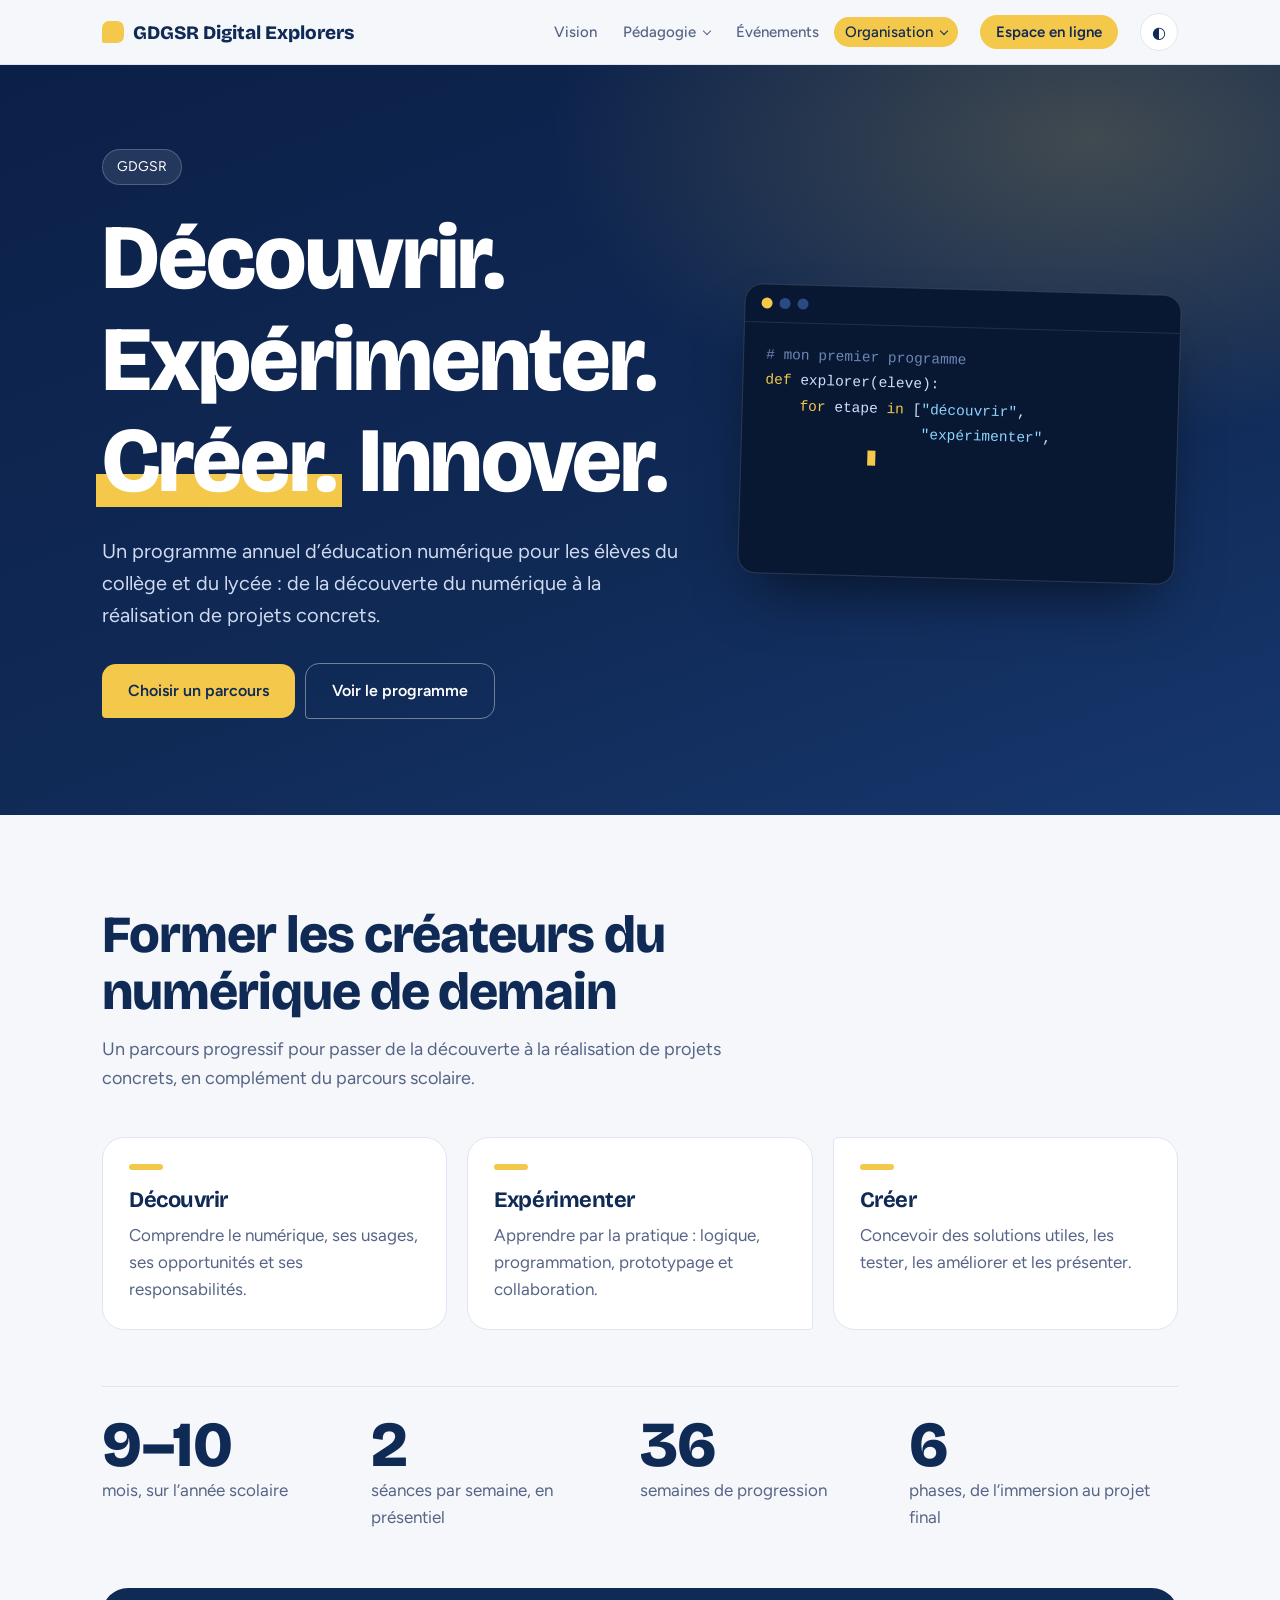
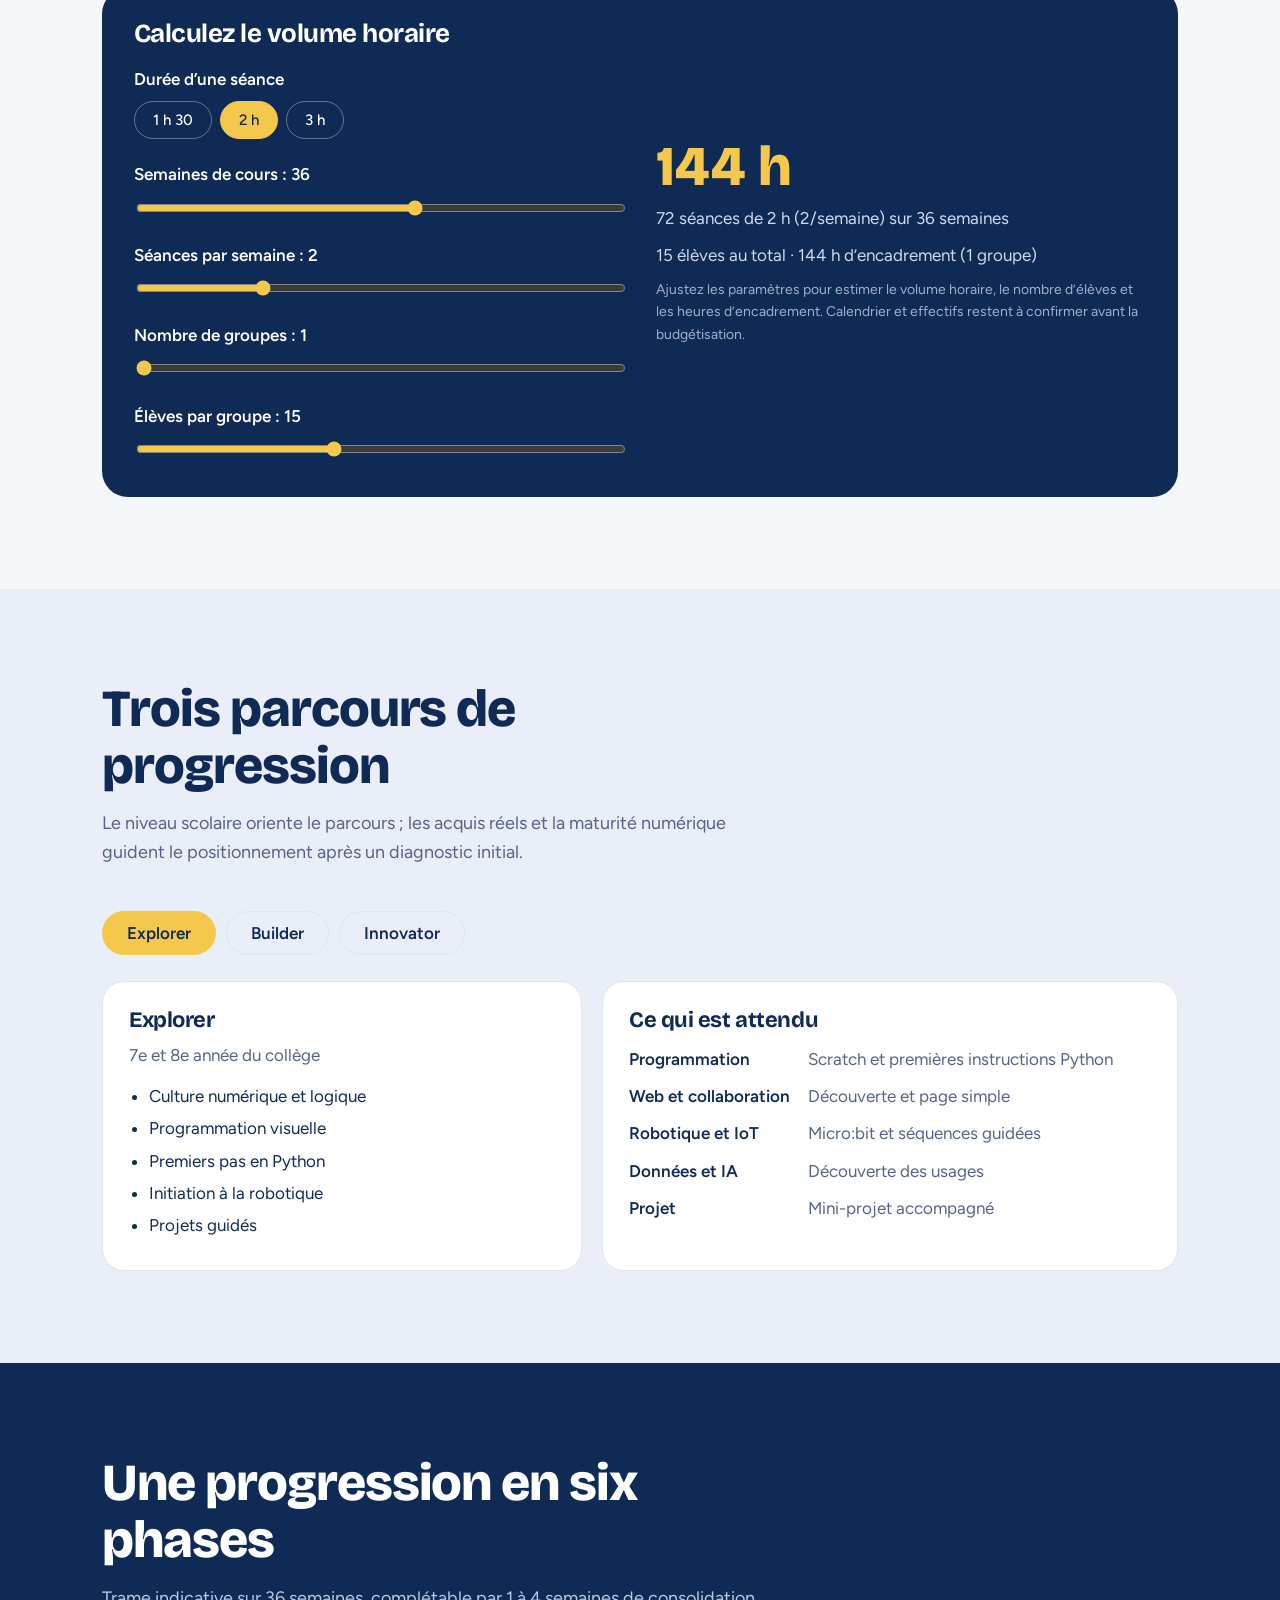
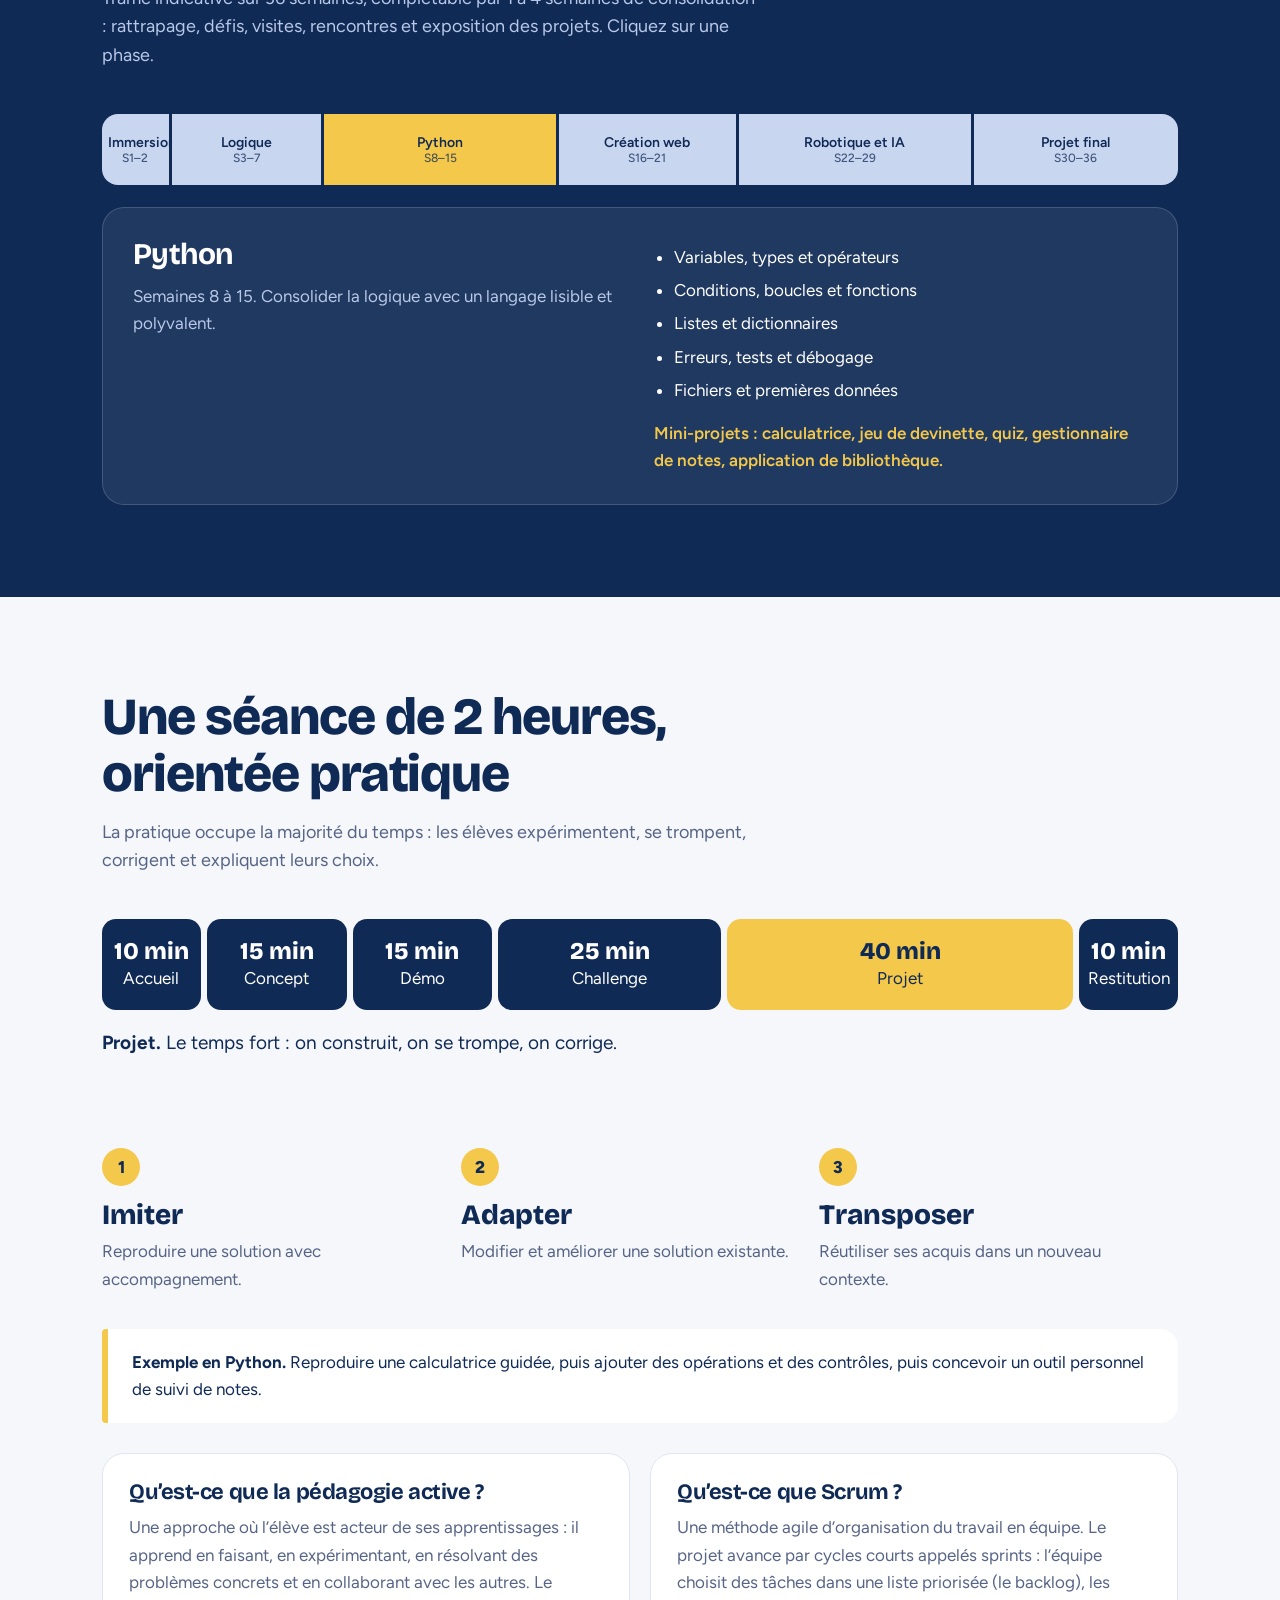
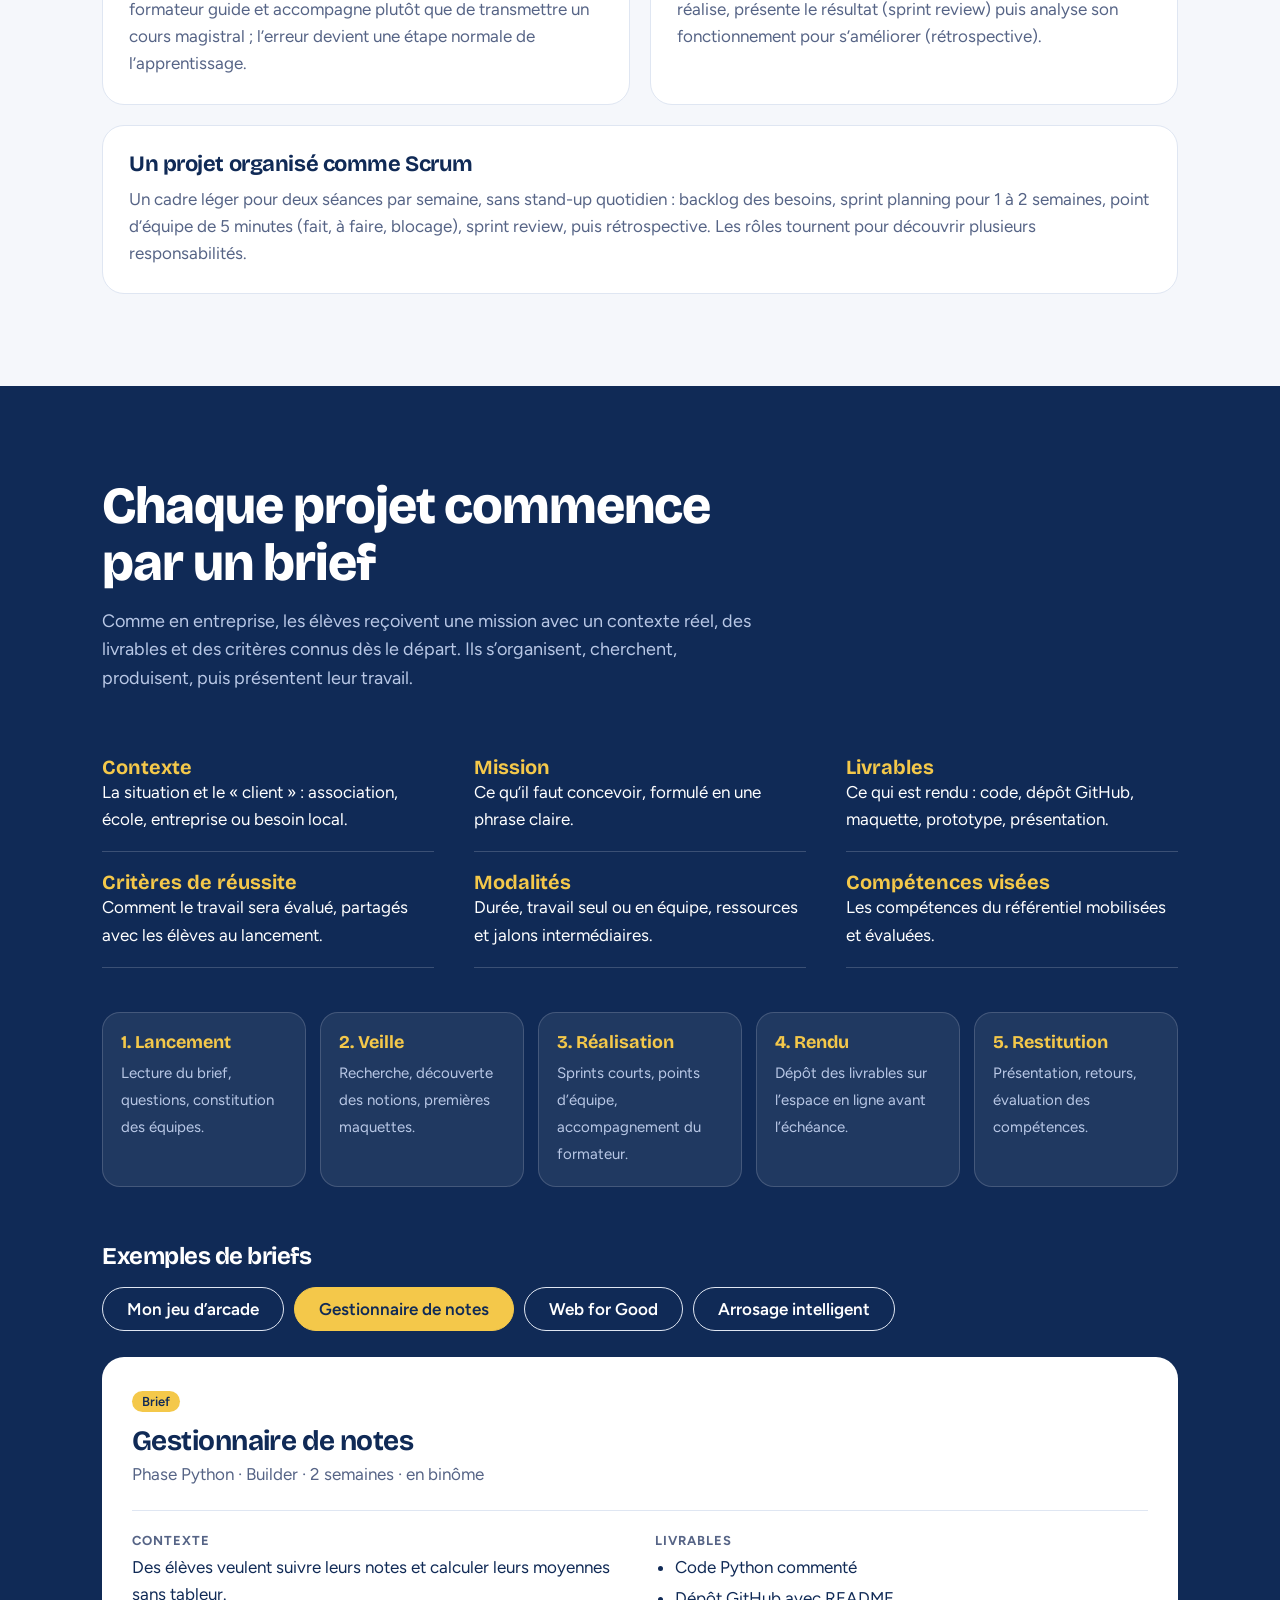
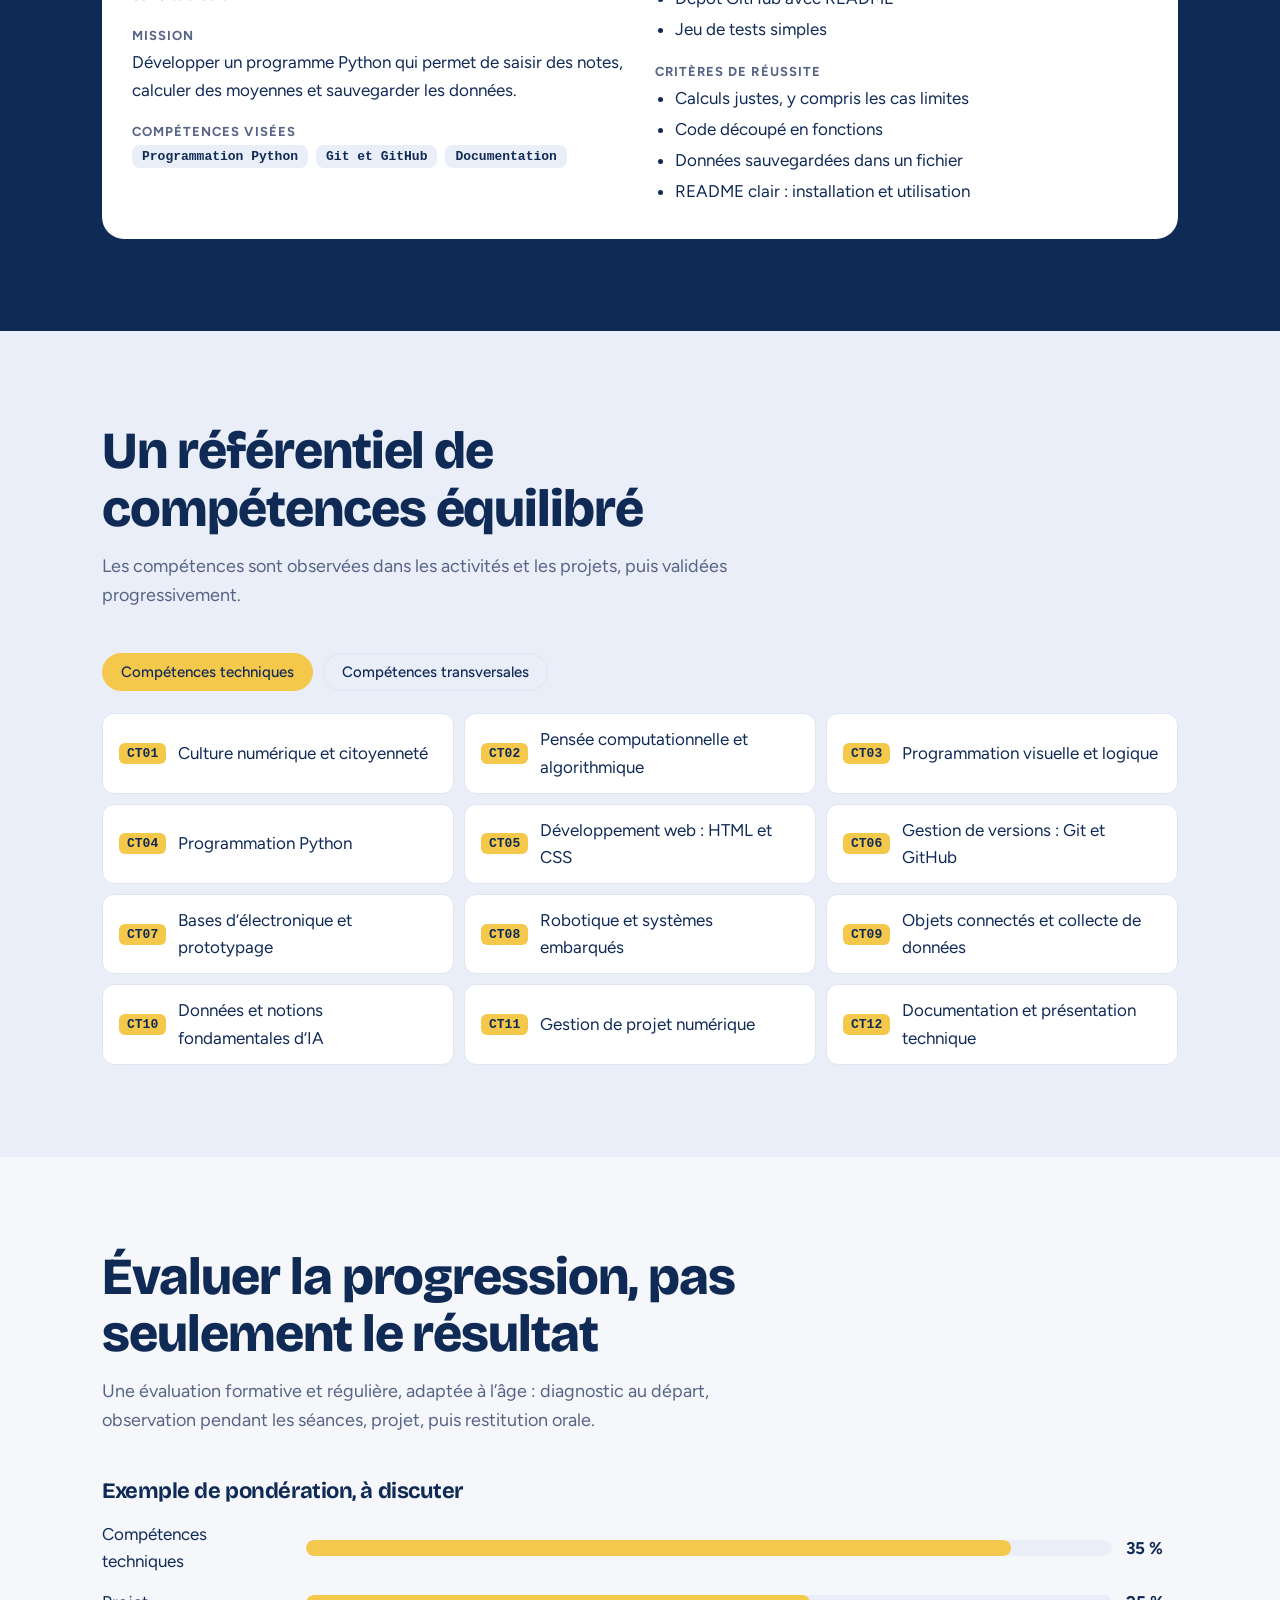
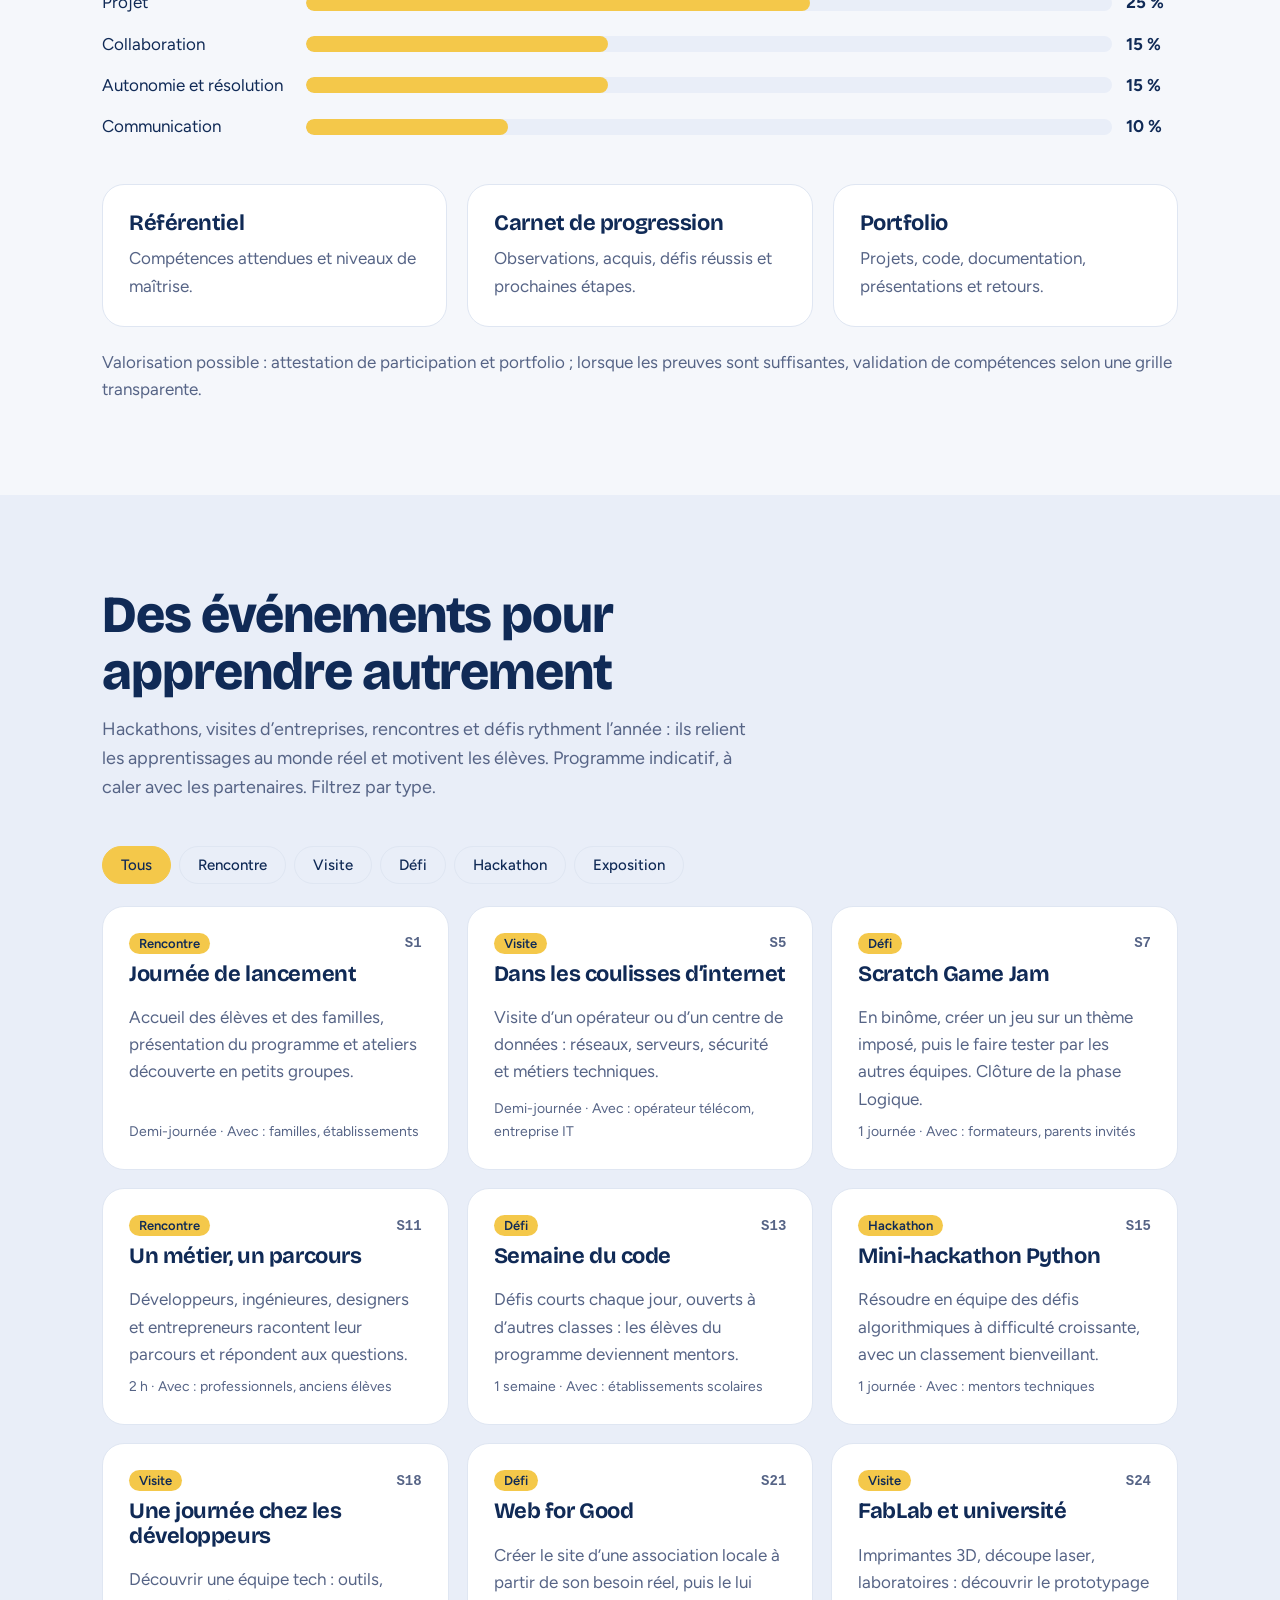
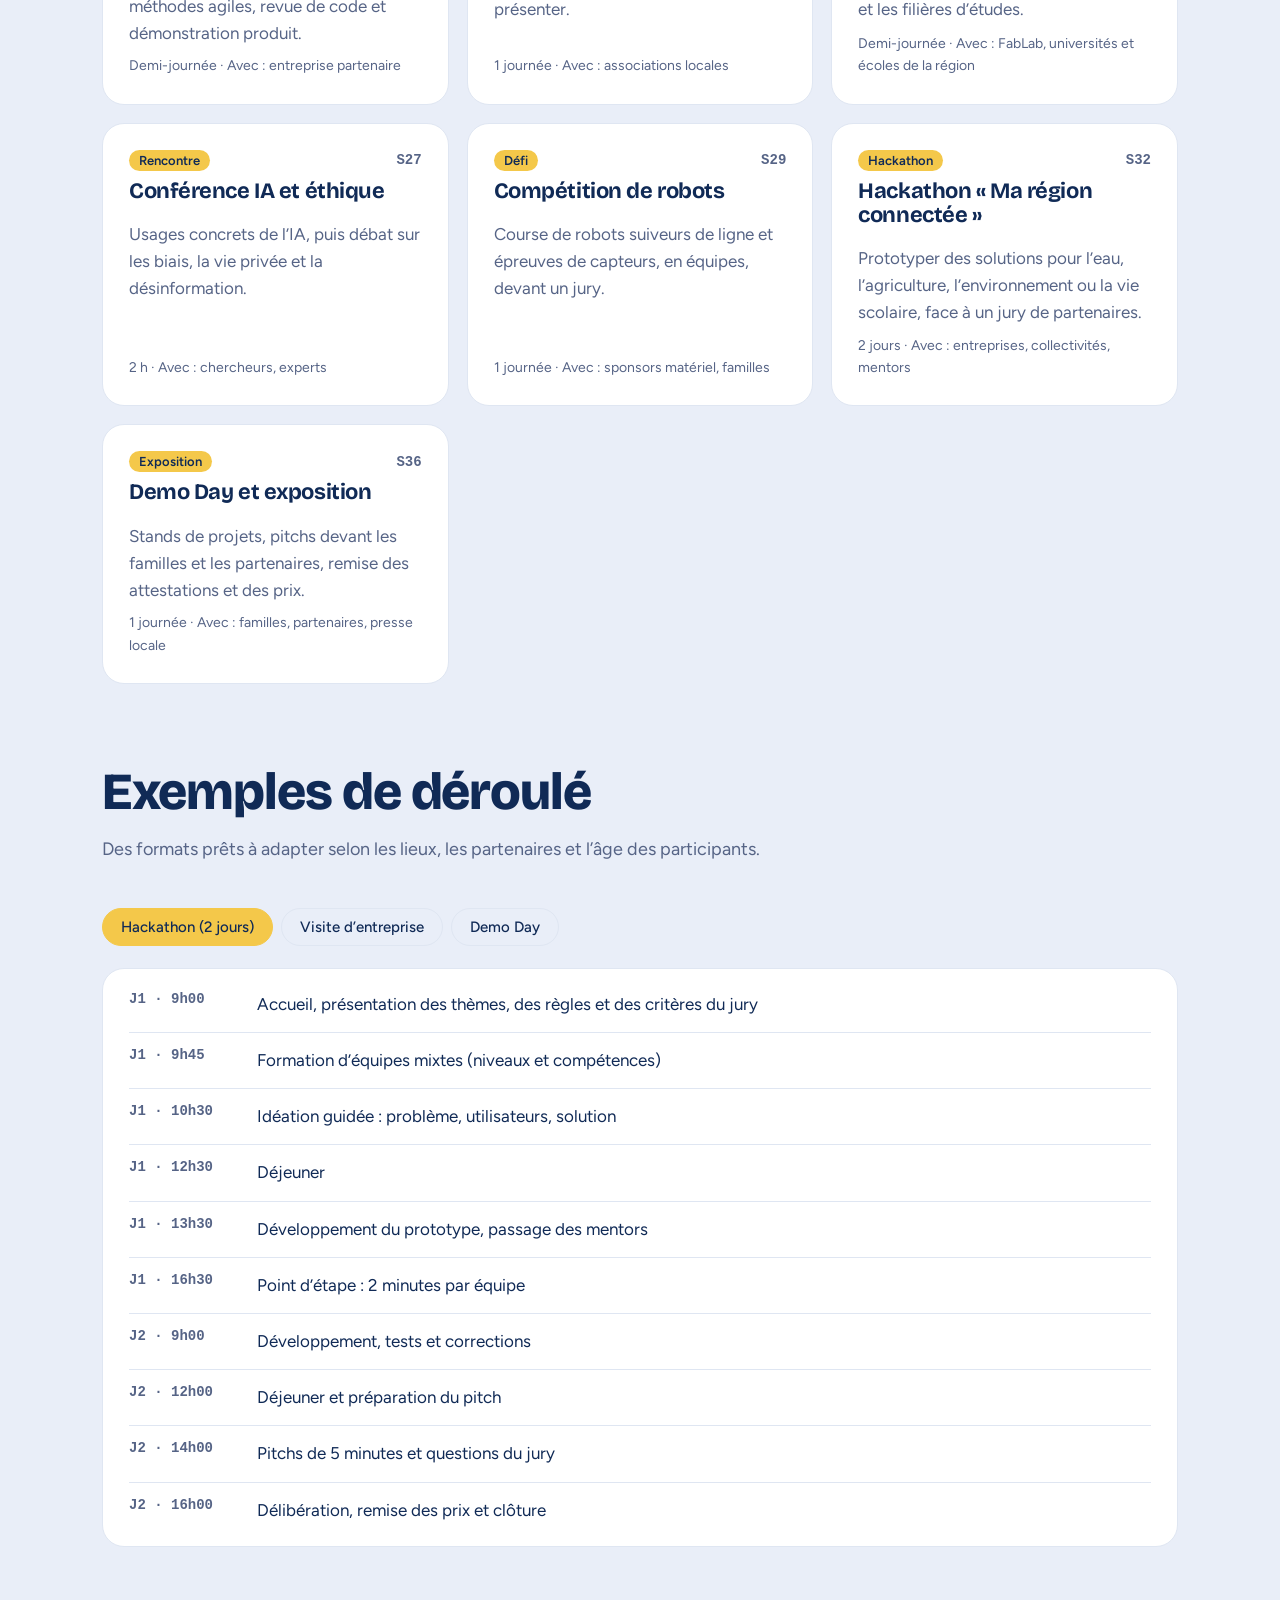
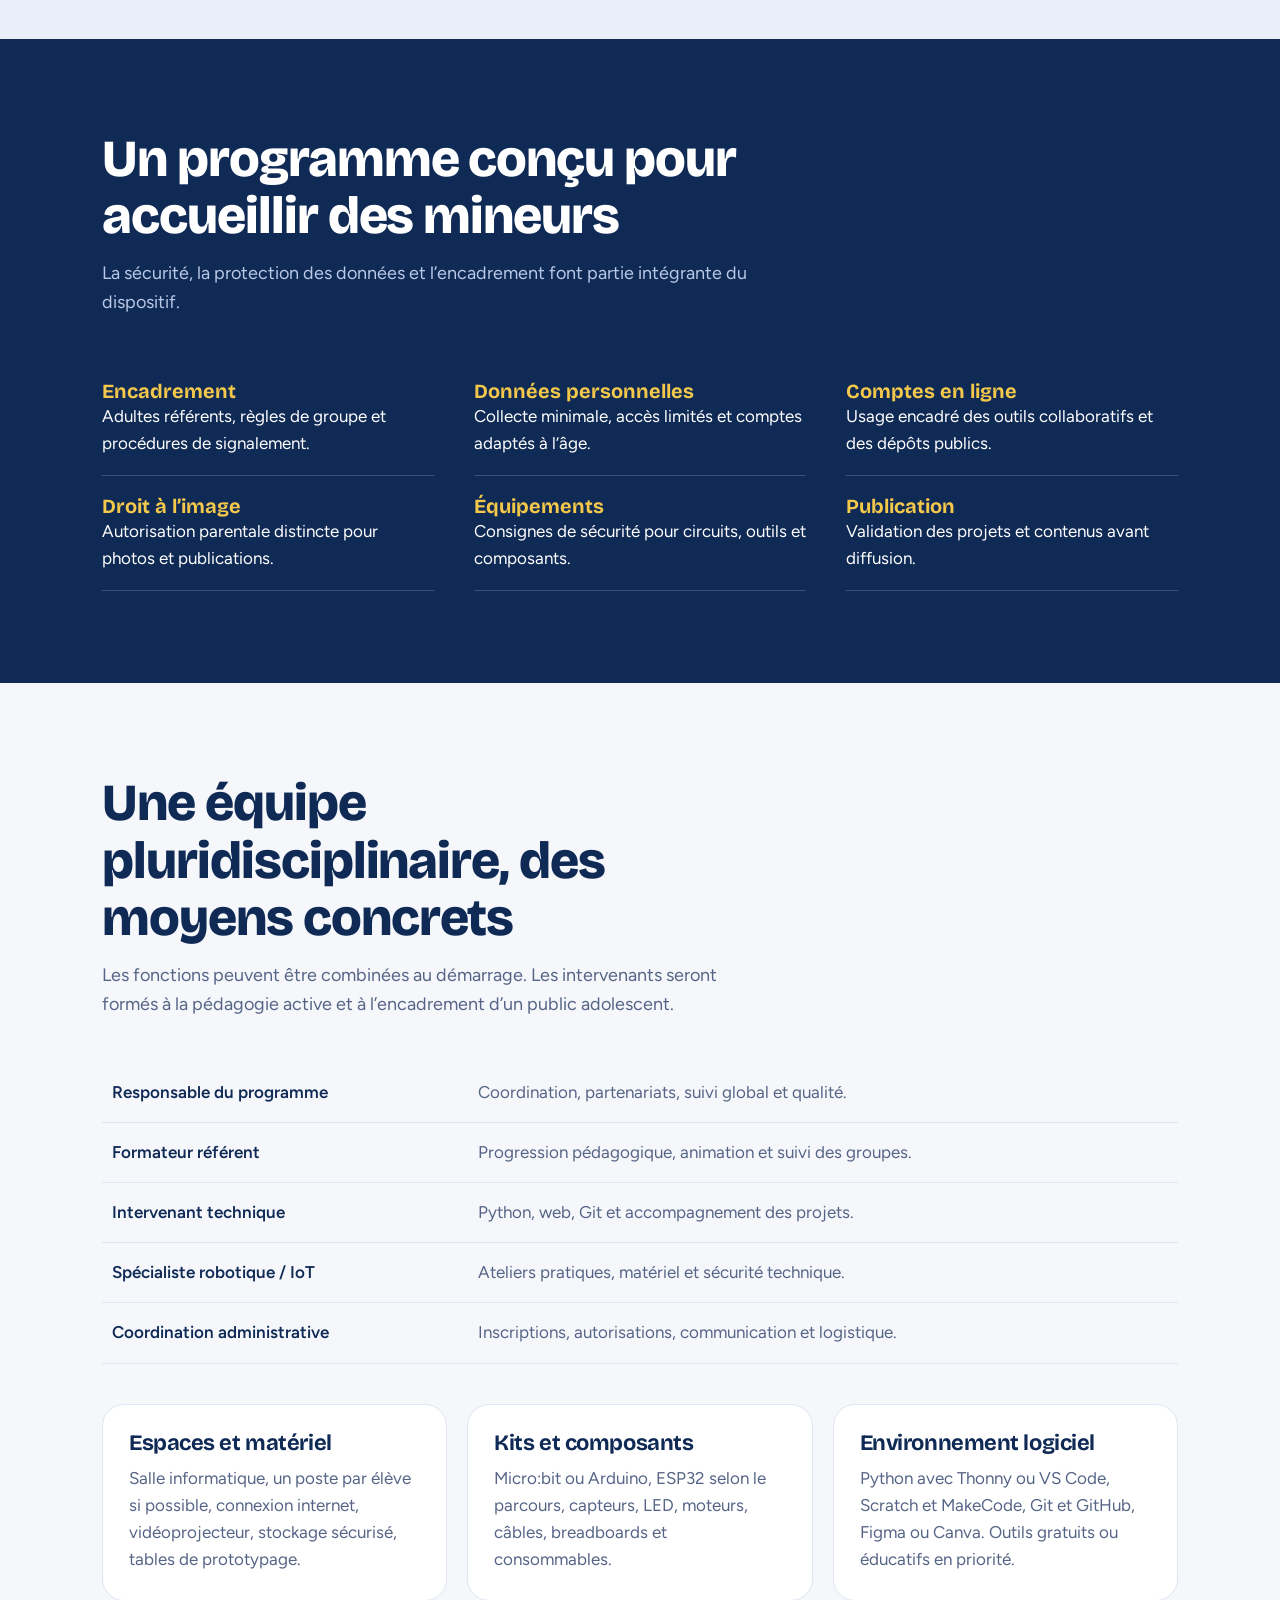
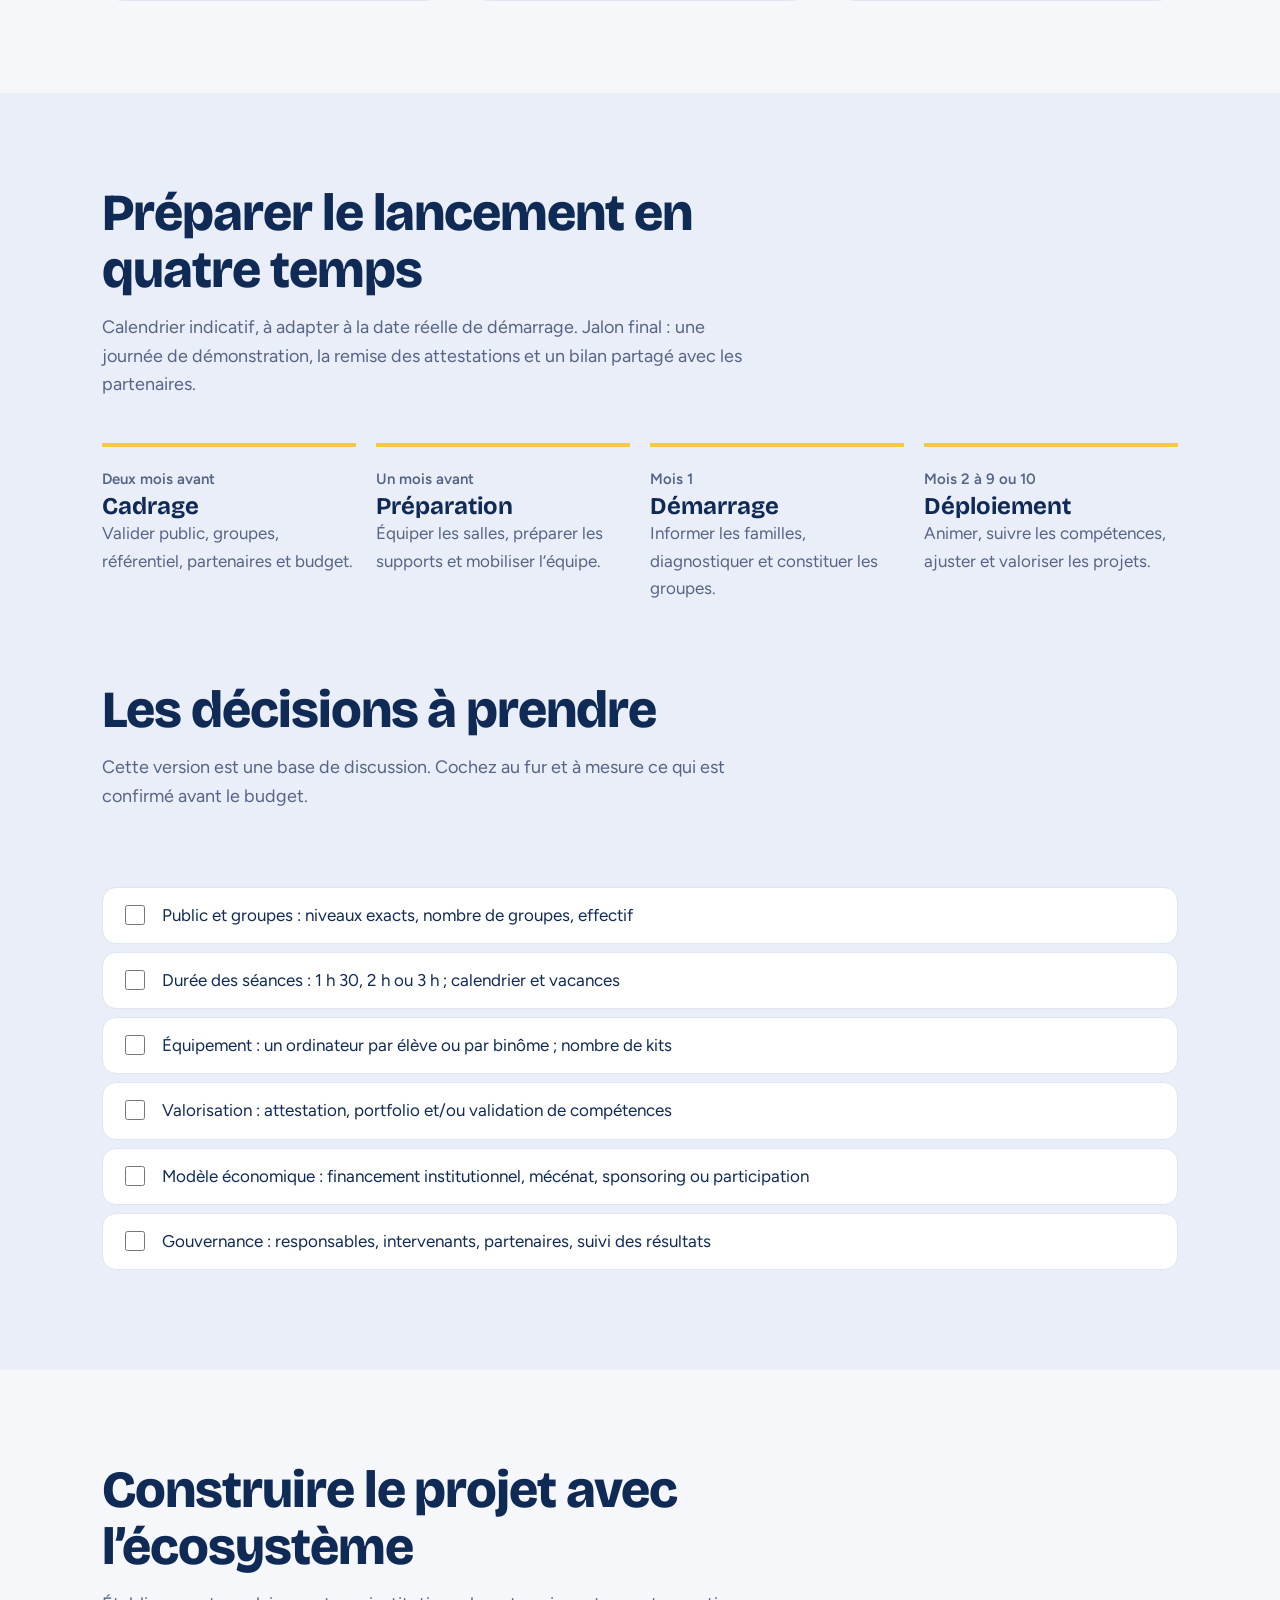
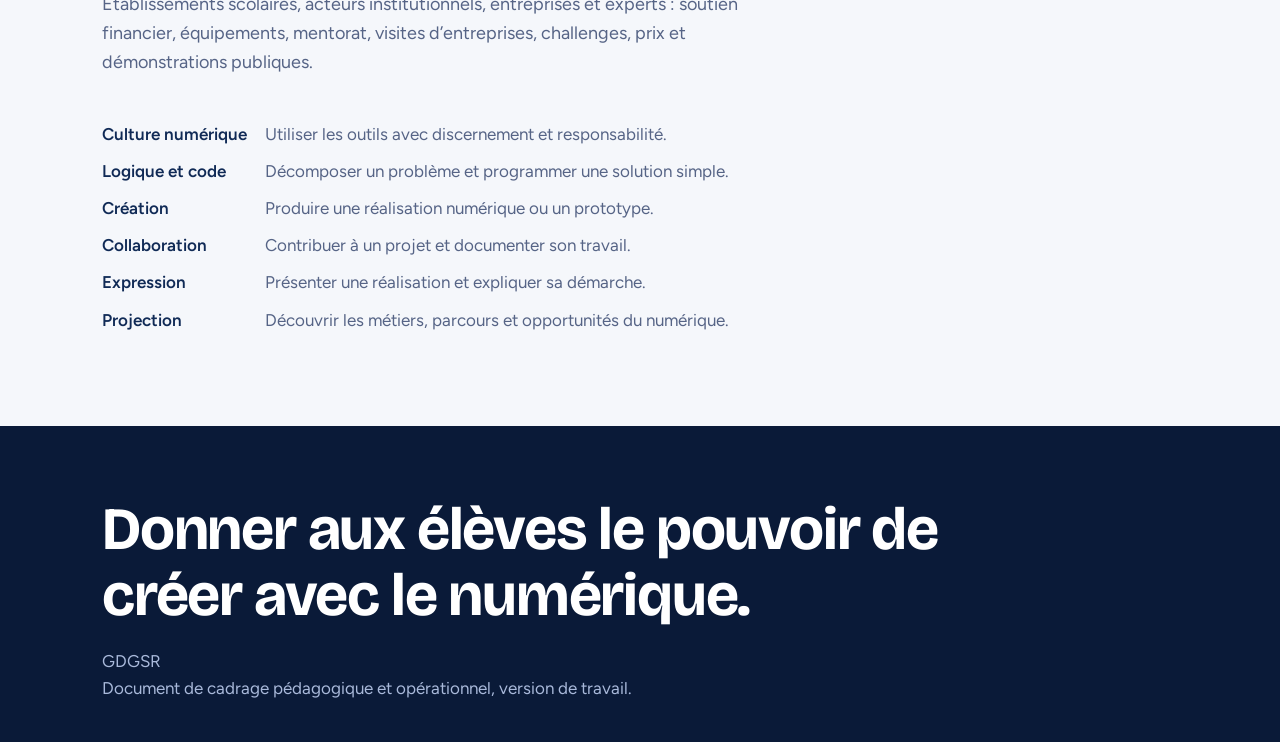
==== commit 694e0d40: "Update project branding and terminology from CodeFusion to GDGSR; replace "jeunes" with "élèves" thr" ====
--- a/index.html
+++ b/index.html
@@ -3,13 +3,13 @@
 <head>
 <meta charset="utf-8">
 <meta name="viewport" content="width=device-width, initial-scale=1, viewport-fit=cover">
-<title>CodeFusion Digital Explorers — Programme d’éducation numérique</title>
+<title>GDGSR Digital Explorers — Programme d’éducation numérique</title>
 <link href="https://fonts.googleapis.com/css2?family=Bricolage+Grotesque:wght@500;700;800&family=Figtree:wght@400;500;600&display=swap" rel="stylesheet">
 <link rel="stylesheet" href="styles.css">
 </head>
 <body>
 <header><div class="wrap">
-<a class="brand" href="#top"><i></i>CodeFusion Digital Explorers</a>
+<a class="brand" href="#top"><i></i>GDGSR Digital Explorers</a>
 <nav aria-label="Navigation principale">
 <a href="#vision">Vision</a>
 <div class="dd"><button aria-expanded="false" aria-haspopup="true">Pédagogie</button><div class="menu"><a href="#parcours">Parcours</a><a href="#programme">Programme</a><a href="#seance">Séance</a><a href="#briefs">Briefs</a><a href="#competences">Compétences</a><a href="#evaluation">Évaluation</a></div></div>
@@ -23,9 +23,9 @@
 <main id="top">
 <div class="hero"><div class="wrap">
 <div>
-<small>CodeFusion</small>
+<small>GDGSR</small>
 <h1>Découvrir. Expérimenter. <span>Créer.</span> Innover.</h1>
-<p class="lead">Un programme annuel d’éducation numérique pour les jeunes du collège et du lycée : de la découverte du numérique à la réalisation de projets concrets.</p>
+<p class="lead">Un programme annuel d’éducation numérique pour les élèves du collège et du lycée : de la découverte du numérique à la réalisation de projets concrets.</p>
 <a class="btn" href="#parcours">Choisir un parcours</a><a class="btn ghost" href="#programme">Voir le programme</a>
 </div>
 <div class="term" aria-hidden="true"><div class="bar"><b></b><b></b><b></b></div><pre id="code"></pre></div>
@@ -50,8 +50,8 @@
 <label for="wk">Semaines de cours : <span id="wkv">36</span></label><input type="range" id="wk" min="20" max="48" value="36">
 <label for="spw">Séances par semaine : <span id="spwv">2</span></label><input type="range" id="spw" min="1" max="5" value="2">
 <label for="grp">Nombre de groupes : <span id="grpv">1</span></label><input type="range" id="grp" min="1" max="10" value="1">
-<label for="jpg">Jeunes par groupe : <span id="jpgv">15</span></label><input type="range" id="jpg" min="5" max="30" value="15"></div>
-<div><output id="hrs">144 h</output><p id="ses" style="margin-top:10px;color:#cfdaf0"></p><p id="tot" style="margin-top:10px;color:#cfdaf0"></p><p style="margin-top:10px;font-size:14px;color:#9fb0cf">Ajustez les paramètres pour estimer le volume horaire, le nombre de jeunes et les heures d’encadrement. Calendrier et effectifs restent à confirmer avant la budgétisation.</p></div>
+<label for="jpg">Élèves par groupe : <span id="jpgv">15</span></label><input type="range" id="jpg" min="5" max="30" value="15"></div>
+<div><output id="hrs">144 h</output><p id="ses" style="margin-top:10px;color:#cfdaf0"></p><p id="tot" style="margin-top:10px;color:#cfdaf0"></p><p style="margin-top:10px;font-size:14px;color:#9fb0cf">Ajustez les paramètres pour estimer le volume horaire, le nombre d’élèves et les heures d’encadrement. Calendrier et effectifs restent à confirmer avant la budgétisation.</p></div>
 </div>
 </div></section>
 
@@ -68,21 +68,25 @@
 </div></section>
 
 <section id="seance"><div class="wrap">
-<div class="hd rv"><h2>Une séance de 2 heures, orientée pratique</h2><p>La pratique occupe la majorité du temps : les jeunes expérimentent, se trompent, corrigent et expliquent leurs choix.</p></div>
+<div class="hd rv"><h2>Une séance de 2 heures, orientée pratique</h2><p>La pratique occupe la majorité du temps : les élèves expérimentent, se trompent, corrigent et expliquent leurs choix.</p></div>
 <div class="sess" id="sess"></div>
 <p class="sinfo" id="sinfo"></p>
 <div class="three rv" style="margin-top:54px"><div><span class="n">1</span><b>Imiter</b><p class="mut">Reproduire une solution avec accompagnement.</p></div><div><span class="n">2</span><b>Adapter</b><p class="mut">Modifier et améliorer une solution existante.</p></div><div><span class="n">3</span><b>Transposer</b><p class="mut">Réutiliser ses acquis dans un nouveau contexte.</p></div></div>
 <div class="ex rv"><b>Exemple en Python.</b> Reproduire une calculatrice guidée, puis ajouter des opérations et des contrôles, puis concevoir un outil personnel de suivi de notes.</div>
-<div class="card rv" style="margin-top:30px"><h3>Un projet organisé comme Scrum</h3><p class="mut">Un cadre léger pour deux séances par semaine, sans stand-up quotidien : backlog des besoins, sprint planning pour 1 à 2 semaines, point d’équipe de 5 minutes (fait, à faire, blocage), sprint review, puis rétrospective. Les rôles tournent pour découvrir plusieurs responsabilités.</p></div>
+<div class="g3 rv" style="margin-top:30px">
+<div class="card"><h3>Qu’est-ce que la pédagogie active ?</h3><p class="mut">Une approche où l’élève est acteur de ses apprentissages : il apprend en faisant, en expérimentant, en résolvant des problèmes concrets et en collaborant avec les autres. Le formateur guide et accompagne plutôt que de transmettre un cours magistral ; l’erreur devient une étape normale de l’apprentissage.</p></div>
+<div class="card"><h3>Qu’est-ce que Scrum ?</h3><p class="mut">Une méthode agile d’organisation du travail en équipe. Le projet avance par cycles courts appelés sprints : l’équipe choisit des tâches dans une liste priorisée (le backlog), les réalise, présente le résultat (sprint review) puis analyse son fonctionnement pour s’améliorer (rétrospective).</p></div>
+</div>
+<div class="card rv" style="margin-top:20px"><h3>Un projet organisé comme Scrum</h3><p class="mut">Un cadre léger pour deux séances par semaine, sans stand-up quotidien : backlog des besoins, sprint planning pour 1 à 2 semaines, point d’équipe de 5 minutes (fait, à faire, blocage), sprint review, puis rétrospective. Les rôles tournent pour découvrir plusieurs responsabilités.</p></div>
 </div></section>
 
 <section id="briefs" class="dk"><div class="wrap">
-<div class="hd rv"><h2>Chaque projet commence par un brief</h2><p>Comme en entreprise, les jeunes reçoivent une mission avec un contexte réel, des livrables et des critères connus dès le départ. Ils s’organisent, cherchent, produisent, puis présentent leur travail.</p></div>
+<div class="hd rv"><h2>Chaque projet commence par un brief</h2><p>Comme en entreprise, les élèves reçoivent une mission avec un contexte réel, des livrables et des critères connus dès le départ. Ils s’organisent, cherchent, produisent, puis présentent leur travail.</p></div>
 <div class="safe rv">
 <div><b>Contexte</b>La situation et le « client » : association, école, entreprise ou besoin local.</div>
 <div><b>Mission</b>Ce qu’il faut concevoir, formulé en une phrase claire.</div>
 <div><b>Livrables</b>Ce qui est rendu : code, dépôt GitHub, maquette, prototype, présentation.</div>
-<div><b>Critères de réussite</b>Comment le travail sera évalué, partagés avec les jeunes au lancement.</div>
+<div><b>Critères de réussite</b>Comment le travail sera évalué, partagés avec les élèves au lancement.</div>
 <div><b>Modalités</b>Durée, travail seul ou en équipe, ressources et jalons intermédiaires.</div>
 <div><b>Compétences visées</b>Les compétences du référentiel mobilisées et évaluées.</div>
 </div>
@@ -117,7 +121,7 @@
 </div></section>
 
 <section id="evenements" class="alt"><div class="wrap">
-<div class="hd rv"><h2>Des événements pour apprendre autrement</h2><p>Hackathons, visites d’entreprises, rencontres et défis rythment l’année : ils relient les apprentissages au monde réel et motivent les jeunes. Programme indicatif, à caler avec les partenaires. Filtrez par type.</p></div>
+<div class="hd rv"><h2>Des événements pour apprendre autrement</h2><p>Hackathons, visites d’entreprises, rencontres et défis rythment l’année : ils relient les apprentissages au monde réel et motivent les élèves. Programme indicatif, à caler avec les partenaires. Filtrez par type.</p></div>
 <div class="seg" id="evf"></div>
 <div class="ev" id="ev"></div>
 <div class="hd rv" style="margin-top:80px"><h2>Exemples de déroulé</h2><p>Des formats prêts à adapter selon les lieux, les partenaires et l’âge des participants.</p></div>
@@ -147,7 +151,7 @@
 <tr><td>Coordination administrative</td><td class="mut">Inscriptions, autorisations, communication et logistique.</td></tr>
 </tbody></table>
 <div class="g3 rv" style="margin-top:40px">
-<div class="card"><h3>Espaces et matériel</h3><p class="mut">Salle informatique, un poste par jeune si possible, connexion internet, vidéoprojecteur, stockage sécurisé, tables de prototypage.</p></div>
+<div class="card"><h3>Espaces et matériel</h3><p class="mut">Salle informatique, un poste par élève si possible, connexion internet, vidéoprojecteur, stockage sécurisé, tables de prototypage.</p></div>
 <div class="card"><h3>Kits et composants</h3><p class="mut">Micro:bit ou Arduino, ESP32 selon le parcours, capteurs, LED, moteurs, câbles, breadboards et consommables.</p></div>
 <div class="card"><h3>Environnement logiciel</h3><p class="mut">Python avec Thonny ou VS Code, Scratch et MakeCode, Git et GitHub, Figma ou Canva. Outils gratuits ou éducatifs en priorité.</p></div>
 </div>
@@ -173,8 +177,8 @@
 </main>
 
 <footer><div class="wrap">
-<h2>Donner aux jeunes le pouvoir de créer avec le numérique.</h2>
-<p>CodeFusion<br>Document de cadrage pédagogique et opérationnel, version de travail.</p>
+<h2>Donner aux élèves le pouvoir de créer avec le numérique.</h2>
+<p>GDGSR<br>Document de cadrage pédagogique et opérationnel, version de travail.</p>
 </div></footer>
 
 <script src="script.js"></script>
